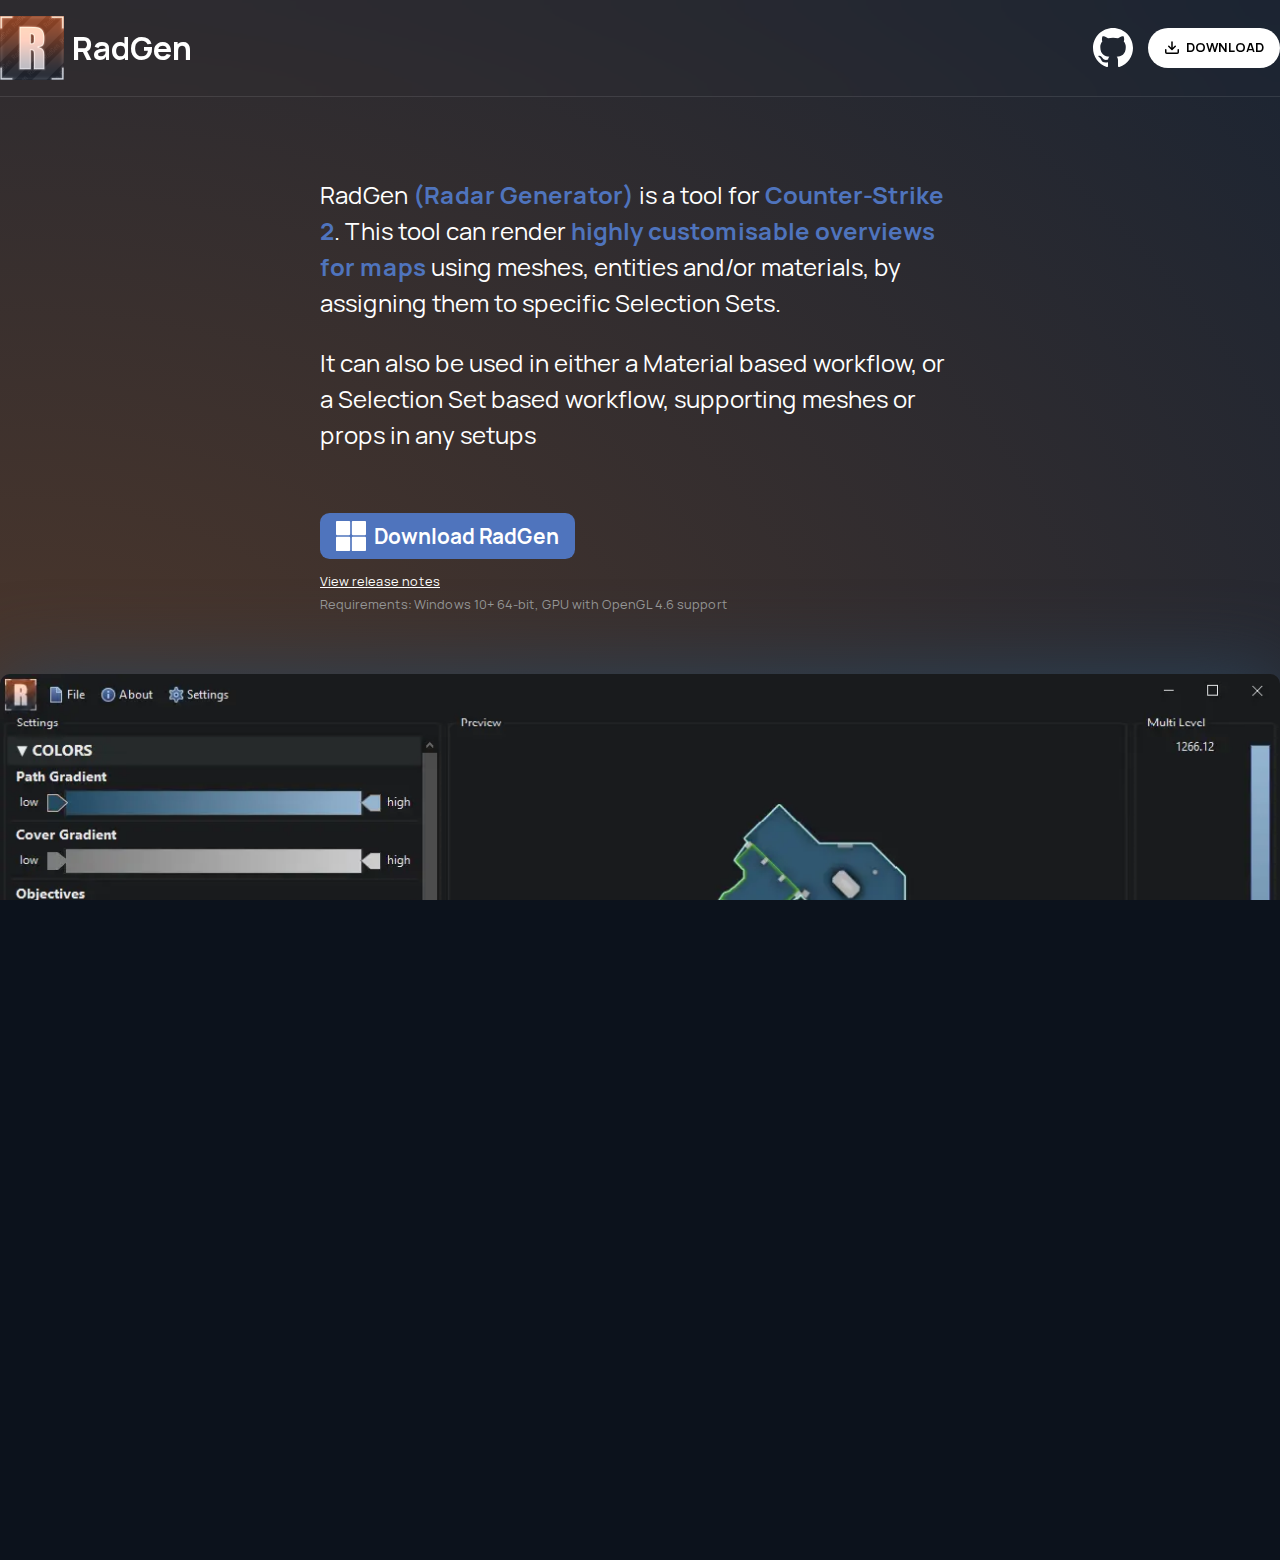
==== index.html @ 68f79772 "v1" ====
<!DOCTYPE html>
<html lang="en">
	<head>
		<meta charset="utf-8">
		<meta name="viewport" content="width=device-width, initial-scale=1.0">
		<meta name="color-scheme" content="dark">
		<meta name="theme-color" content="#0c121c">
		<title>RadGen</title>
		<link rel="preconnect" href="https://api.github.com">
		<link rel="preload" href="static/Manrope.woff2" as="font" type="font/woff2" crossorigin>
		<link rel="stylesheet" href="static/style.css">
		<link rel="canonical" href="https://radargenerator.github.io/">
		<link rel="image_src" href="https://radargenerator.github.io/static/preview.jpg">
		<meta name="description" content="RadGen (Radar Generator) is a tool for Counter-Strike 2. This tool can render highly customisable overviews for maps using meshes, entities and/or materials, by assigning them to specific Selection Sets.">
		<meta property="og:description" content="RadGen (Radar Generator) is a tool for Counter-Strike 2. This tool can render highly customisable overviews for maps using meshes, entities and/or materials, by assigning them to specific Selection Sets.">
		<meta property="og:image" content="https://radargenerator.github.io/static/preview.jpg">
		<meta property="og:title" content="RadGen">
		<meta property="twitter:card" content="summary_large_image">
		<link rel="icon" href="favicon.ico" sizes="48x48">
		<link rel="icon" href="static/logo.png" sizes="512x512">
		<script src="static/main.js" defer></script>
		<script type="application/ld+json">
		{
			"@context": "https://schema.org",
			"@type": "SoftwareApplication",
			"name": "RadGen",
			"operatingSystem": "Windows",
			"applicationCategory": "https://schema.org/DeveloperApplication",
			"isAccessibleForFree": true,
			"offers": {
				"@type": "Offer",
				"price": "0"
			},
			"downloadUrl": "https://github.com/RadarGenerator/RadGen-Releases/releases",
			"releaseNotes": "https://github.com/RadarGenerator/RadGen-Releases/releases",
			"screenshot": "https://radargenerator.github.io/static/screen_hero.png",
			"image": "https://radargenerator.github.io/static/logo.jpg"
		}
		</script>
	</head>
	<body>
		<header>
			<div class="container">
				<h1><img src="static/logo.png" alt="" width="64" height="64" aria-hidden="true">RadGen</h1>
				<div class="header-buttons">
					<a href="https://github.com/RadarGenerator/" class="header-github" title="View on GitHub">
						<svg xmlns="http://www.w3.org/2000/svg" viewBox="0 0 16 16" width="40" height="40" aria-hidden="true">
							<path d="M8 0c4.42 0 8 3.58 8 8a8.013 8.013 0 0 1-5.45 7.59c-.4.08-.55-.17-.55-.38 0-.27.01-1.13.01-2.2 0-.75-.25-1.23-.54-1.48 1.78-.2 3.65-.88 3.65-3.95 0-.88-.31-1.59-.82-2.15.08-.2.36-1.02-.08-2.12 0 0-.67-.22-2.2.82-.64-.18-1.32-.27-2-.27-.68 0-1.36.09-2 .27-1.53-1.03-2.2-.82-2.2-.82-.44 1.1-.16 1.92-.08 2.12-.51.56-.82 1.28-.82 2.15 0 3.06 1.86 3.75 3.64 3.95-.23.2-.44.55-.51 1.07-.46.21-1.61.55-2.33-.66-.15-.24-.6-.83-1.23-.82-.67.01-.27.38.01.53.34.19.73.9.82 1.13.16.45.68 1.31 2.69.94 0 .67.01 1.3.01 1.49 0 .21-.15.45-.55.38A7.995 7.995 0 0 1 0 8c0-4.42 3.58-8 8-8Z" fill="currentColor" />
						</svg>
					</a>
					<a href="https://github.com/RadarGenerator/RadGen-Releases/releases" class="header-download" id="js-download-header" title="Download RadGen">
						<svg xmlns="http://www.w3.org/2000/svg" width="16" height="16" aria-hidden="true">
							<path d="M2.75 14A1.75 1.75 0 0 1 1 12.25v-2.5a.75.75 0 0 1 1.5 0v2.5c0 .138.112.25.25.25h10.5a.25.25 0 0 0 .25-.25v-2.5a.75.75 0 0 1 1.5 0v2.5A1.75 1.75 0 0 1 13.25 14Z" fill="currentColor"/><path d="M7.25 7.689V2a.75.75 0 0 1 1.5 0v5.689l1.97-1.969a.749.749 0 1 1 1.06 1.06l-3.25 3.25a.749.749 0 0 1-1.06 0L4.22 6.78a.749.749 0 1 1 1.06-1.06l1.97 1.969Z" fill="currentColor" />
						</svg>
						DOWNLOAD
					</a>
				</div>
			</div>
		</header>

		<div class="hero">
			<div class="container">
				<div class="hero-left">
					<p class="hero-fluff">RadGen <b>(Radar Generator)</b> is a tool for <b>Counter-Strike 2</b>. This tool can render <b>highly customisable overviews for maps</b> using meshes, entities and/or materials, by assigning them to specific Selection Sets. </p>
					<p>It can also be used in either a Material based workflow, or a Selection Set based workflow, supporting meshes or props in any setups</p>

					<div class="download">
						<div>
							<a href="https://github.com/RadarGenerator/RadGen-Releases/releases" class="btn" id="js-download">
								<svg width="30" height="30" viewBox="0 0 36 36" aria-hidden="true"><path fill="currentColor" d="M1 0h15c.6 0 1 .4 1 1v15c0 .6-.4 1-1 1H1a1 1 0 0 1-1-1V1c0-.6.4-1 1-1ZM19 16V1c0-.6.5-1 1-1h15c.6 0 1 .4 1 1v15c0 .5-.4 1-1 1H20a1 1 0 0 1-1-1ZM1 19h15c.6 0 1 .4 1 1v15c0 .6-.4 1-1 1H1a1 1 0 0 1-1-1V20c0-.6.4-1 1-1ZM19 35V20c0-.6.4-1 1-1h15c.6 0 1 .4 1 1v15c0 .6-.4 1-1 1H20a1 1 0 0 1-1-1Z"/></svg>
								<span class="download-text">Download <span>RadGen</span></span>
							</a>
						</div>
						<div class="download-notes">
							<a href="https://github.com/RadarGenerator/RadGen-Releases/releases" class="download-version">View release notes</a>
						</div>
						<div class="download-reqs">Requirements: Windows 10+ 64-bit, GPU with OpenGL 4.6 support</div>
					</div>
				</div>
				<div class="hero-right">
					<img src="static/screen_hero.webp" alt="" class="hero-screenshot">
				</div>
			</div>
		</div>

		
	</body>
</html>
---- static/style.css ----
@font-face {
	font-family: "Manrope";
	font-style: normal;
	font-weight: 200 800;
	font-display: fallback;
	src: url(Manrope.woff2) format("woff2");
}

:root {
	box-sizing: border-box;
	--color-accent: rgb(79, 116, 189);
}

html, body {
    height: 100%;
    margin: 0;
    overflow: hidden; /* Avoid scrollbars unless necessary */
}

*, *:before, *:after {
	box-sizing: inherit;
}

body {
	margin: 0;
	font: 16px/1.5 Manrope, -apple-system, BlinkMacSystemFont, "Segoe UI", "Noto Sans", Helvetica, Arial, sans-serif;
	color: #ffffff;
	background-color: #0c121c;
	background-image: radial-gradient(1800px 1300px at 0% 90%, #b2704167, #27384f71);
	background-repeat: no-repeat;
	background-size: cover;
}

a {
	color: var(--color-accent);
	text-decoration: underline;
}

a:hover,
a:active {
	color: #fff;
}

header {
	position: sticky;
	top: 0;
	z-index: 10;
	backdrop-filter: blur(20px);
	border-bottom: 1px solid rgba(255, 255, 255, 0.1);
	margin-bottom: 5rem;
}

header .container {
	display: flex;
	align-items: center;
	justify-content: space-between;
}

.header-download {
	color: #000;
	font-weight: bold;
	background: #fff;
	font-size: .8rem;
	padding: 0 1rem;
	border-radius: 5rem;
	display: flex;
	align-items: center;
	height: 40px;
	text-decoration: none;
}

.header-download:hover,
.header-download:focus {
	background: var(--color-accent);
	text-decoration: underline;
}

.header-download svg {
	margin-right: .4rem;
}

.header-github {
	line-height: 1;
	font-size: 0;
	color: #fff;
}

.header-github:hover,
.header-github:focus {
	color: var(--color-accent);
}

header h1 {
	padding: 1rem 0;
	margin: 0;
	display: flex;
	align-items: center;
	font-size: 2rem;
}

header h1 img {
	margin-right: .5rem;
}

.header-buttons {
	display: flex;
	align-items: center;
	gap: 15px;
}

.container {
	margin: 0 auto;
	padding: 0 0rem;
	max-width: 1440px;
	width: 100%;
}

.hero .download .btn {
	position: relative;
	display: inline-flex;
	align-items: center;
	color: #ffffff;
	text-decoration: none;
	vertical-align: middle;
	cursor: pointer;
	background: var(--color-accent);
	border-radius: 0.6rem;
	font-size: 1.3rem;
	font-weight: bold;
	line-height: 1;
	padding: .5rem 1rem;
}

.hero .download-dev {
	font-size: 1rem;
}

.hero .download-version,
.hero .download-dev a {
	color: inherit;
	text-decoration: underline;
}

.hero .download-version:hover,
.hero .download-version:focus,
.hero .download-dev a:hover,
.hero .download-dev a:focus {
	border-radius: 6px;
	color: var(--color-accent);
}

.hero .download .btn:hover,
.hero .download .btn:focus {
	text-decoration: none;
	color: #ffffff;
	background: rgb(76, 111, 182);
}

.hero .download .btn:hover span,
.hero .download .btn:focus span {
	text-decoration: underline;
}

.hero .download {
	margin-top: 60px;
}

.hero .download-text {
	margin-left: .5rem;
	color: white
}

.hero .download-text span {
	white-space: nowrap;
}

.hero .download-version {
	font-size: .8rem;
	margin-top: .4rem;
	
}

.hero .download svg {
	align-self: center;
	flex-shrink: 0;
}

.hero .download-reqs {
	font-size: .8rem;
	
	color: #999;
	margin: auto;
	width: 100%;
}

.hero .container {
	display: flex;
	gap: 60px;
}

.hero-left {
	font-size: 1.5rem;
	max-width: 640px;
	align-self: center;
}

.hero-left > p {
	margin-top: 0;
}

.hero-fluff b {
	color: var(--color-accent);
}

.hero-right {
	display: flex;
    flex-direction: column;
	gap: 2px;
}

.hero-screenshot {
	width: 100%;
	width: calc(100vw / 2 - 5%);
	max-width: 1200px;
	aspect-ratio: 1300 / 900;
	border-radius: 10px;
	box-shadow: rgb(44, 67, 88) 0 0 80px 0;
}

.hero-screenshot-author {
	margin-left: 6px;
	font-size: 14px;
	color: #ccc;
}

.hero-screenshot-author svg {
	vertical-align: text-bottom;
	margin-right: 2px;
}

.hero-screenshot-author a {
	color: inherit;
}

.supported img {
	width: 24px;
	height: 24px;
	vertical-align: -0.2rem;
}

.supported a {
	white-space: nowrap;
	text-decoration: none;
}

.supported a:hover {
	text-decoration: underline;
}

.libraries {
	max-width: 1800px;
	padding: 5rem 0;
	margin: 0 auto;
	margin-top: 5rem;
	border-radius: 4rem;
	background: linear-gradient(rgb(12 18 28 / 0%) 0%, rgb(38 48 64 / 64%) 100%);
}

.libraries .container {
	display: flex;
	justify-content: space-between;
	gap: 1rem;
}

.library-code {
	align-self: center;
	position: relative;
}

.library {
	display: flex;
	gap: 2rem;
	margin-bottom: 3rem;
}

.library:last-child {
	margin-bottom: 0;
}

.library-icon {
	padding-top: 1rem;
}

.library-description {
	max-width: 600px;
}

.library-description h2 {
	margin-top: 0;
	margin-bottom: .5rem;
	font-size: 2rem;
	word-break: break-all;
}

.library-description p {
	margin: 0;
	margin-bottom: .7rem;
	text-wrap: balance;
}

.screenshots {
	max-width: calc(100vw - 10%);
	margin-top: 7rem;
	margin-bottom: 7rem;
	display: flex;
	gap: 1rem;
	justify-content: center;
	align-items: end;
}

.screenshots img {
	width: 100%;
	border-radius: 10px;
	aspect-ratio: 1 / 1;
}

.screenshots figure {
	margin: 0;
	width: 480px;
	font-size: 0;
}

.screenshots figcaption {
	color: #63a1ff;
	line-height: 1;
	padding: .5rem;
	font-size: 1rem;
	text-align: center;
	text-wrap: balance;
}

.footnote {
	text-align: center;
	text-wrap: balance;
	margin-bottom: 6rem;
}

.footer {
	margin: 3rem auto;
	line-height: 1.75;
	color: #ccc;
}

.footer .container {
	display: flex;
	justify-content: space-between;
	align-items: end;
	gap: 1rem;
}

.footer .footer-right {
	text-align: right;
}

.hljs {
	font-family: ui-monospace, SFMono-Regular, Consolas, Liberation Mono, Menlo, monospace;
	border: 1px solid #000;
	border-radius: 1rem;
	color: #f8f8f2;
	display: block;
	padding: 2rem;
}

.hljs-language {
	background: #000;
	border-radius: 1rem;
	padding: .2rem 1rem;
	position: absolute;
	top: 0;
	right: .5rem;
	z-index: 1;
}

.hljs-comment {
	color: #63a1ff;
	font-weight: bold;
}

.hljs-built_in {
	color: #ffbc6a;
}

a.hljs-built_in {
	text-decoration: underline;
}

.hljs-string {
	color: #d0ff6f;
}

.hljs-keyword {
	color: #dcc6e0;
}

.workshop {
	max-width: 1800px;
	margin: 0 auto;
	margin-top: 5rem;
	border-radius: 4rem;
	background: linear-gradient(rgb(38 48 64 / 64%) 0%, rgb(12 18 28 / 0%) 100%);
	position: relative;
	overflow: hidden;
}

.workshop-bg {
	background: url(workshop.webp);
	position: absolute;
	width: 100%;
	height: 100%;
	background-position: center -12em;
	background-repeat: no-repeat;
	z-index: 0;
	mask-image: linear-gradient(to bottom, black 5em, transparent 20em);
}

.workshop .container {
	padding-top: 14em;
	padding-bottom: 4em;
	z-index: 2;
	position: relative;
}

.workshop-grid {
	display: grid;
	grid-template-columns: repeat(4, minmax(0, 1fr));
	grid-gap: 2em;
}

.workshop-item {
	display: flex;
	flex-direction: column;
	text-decoration: none;
}

.workshop-image {
	display: flex;
	width: 100%;
	border-radius: 10px;
	aspect-ratio: 16 / 9;
	box-shadow: 2px 2px 10px #0c121c;
	background: #000;
}

.workshop-item:hover .workshop-image,
.workshop-item:focus .workshop-image {
	box-shadow: 2px 2px 10px var(--color-accent);
}

.workshop-title {
	margin-top: 5px;
	white-space: nowrap;
	overflow: hidden;
	text-overflow: ellipsis;
	text-decoration: underline;
}

.workshop-info {
	margin-top: 2px;
	font-size: 12px;
	color: #999;
}

.workshop-how {
	text-align: center;
	margin-top: 3em;
	font-size: 14px;
	color: #999;
}

@media (max-width: 1300px) {
	.hero .container {
		flex-direction: column;
	}

	.hero-screenshot {
		width: 100%;
		max-width: 100%;
	}
}

@media (max-width: 1100px) {
	.libraries .container {
		flex-direction: column;
	}

	.library-code {
		width: 100%;
	}

	.hljs {
		overflow-x: auto;
		padding: .5rem;
	}

	.screenshots {
		margin-top: 1rem;
	}
}

@media (max-width: 840px) {
	header {
		position: unset;
		margin-bottom: 2rem;
	}

	.hero-right {
		order: -1;
	}

	.header-buttons {
		display: none;
	}

	.hero .download .btn {
		display: flex;
	}

	.hero .download-dev {
		display: block;
		margin: 1rem 0;
		text-align: center;
	}

	.hero .download-notes {
		text-align: center;
	}

	.hero .download-version {
		text-decoration: underline;
		font-size: 1rem;
		margin-top: 1rem;
		margin-left: 0;
	}

	.libraries {
		margin-top: 1rem;
	}

	.library {
		gap: 1rem;
	}

	.library-description h2 {
		font-size: 1.2rem;
	}

	.library-icon {
		padding-top: 0;
	}

	.footer .container,
	.screenshots {
		flex-direction: column;
	}

	.footer .container {
		align-items: unset;
	}

	.footer .footer-left,
	.footer .footer-right {
		text-align: center;
	}

	.screenshots figure {
		width: auto;
		max-width: 480px;
		margin: 0 auto;
	}

	.workshop-grid {
		grid-template-columns: repeat(2, minmax(0, 1fr));
	}
}

@media (max-width: 400px) {
	header h1,
	.hero-left {
		font-size: 1.5rem;
	}

	.workshop-grid {
		grid-template-columns: 1fr;
	}
}
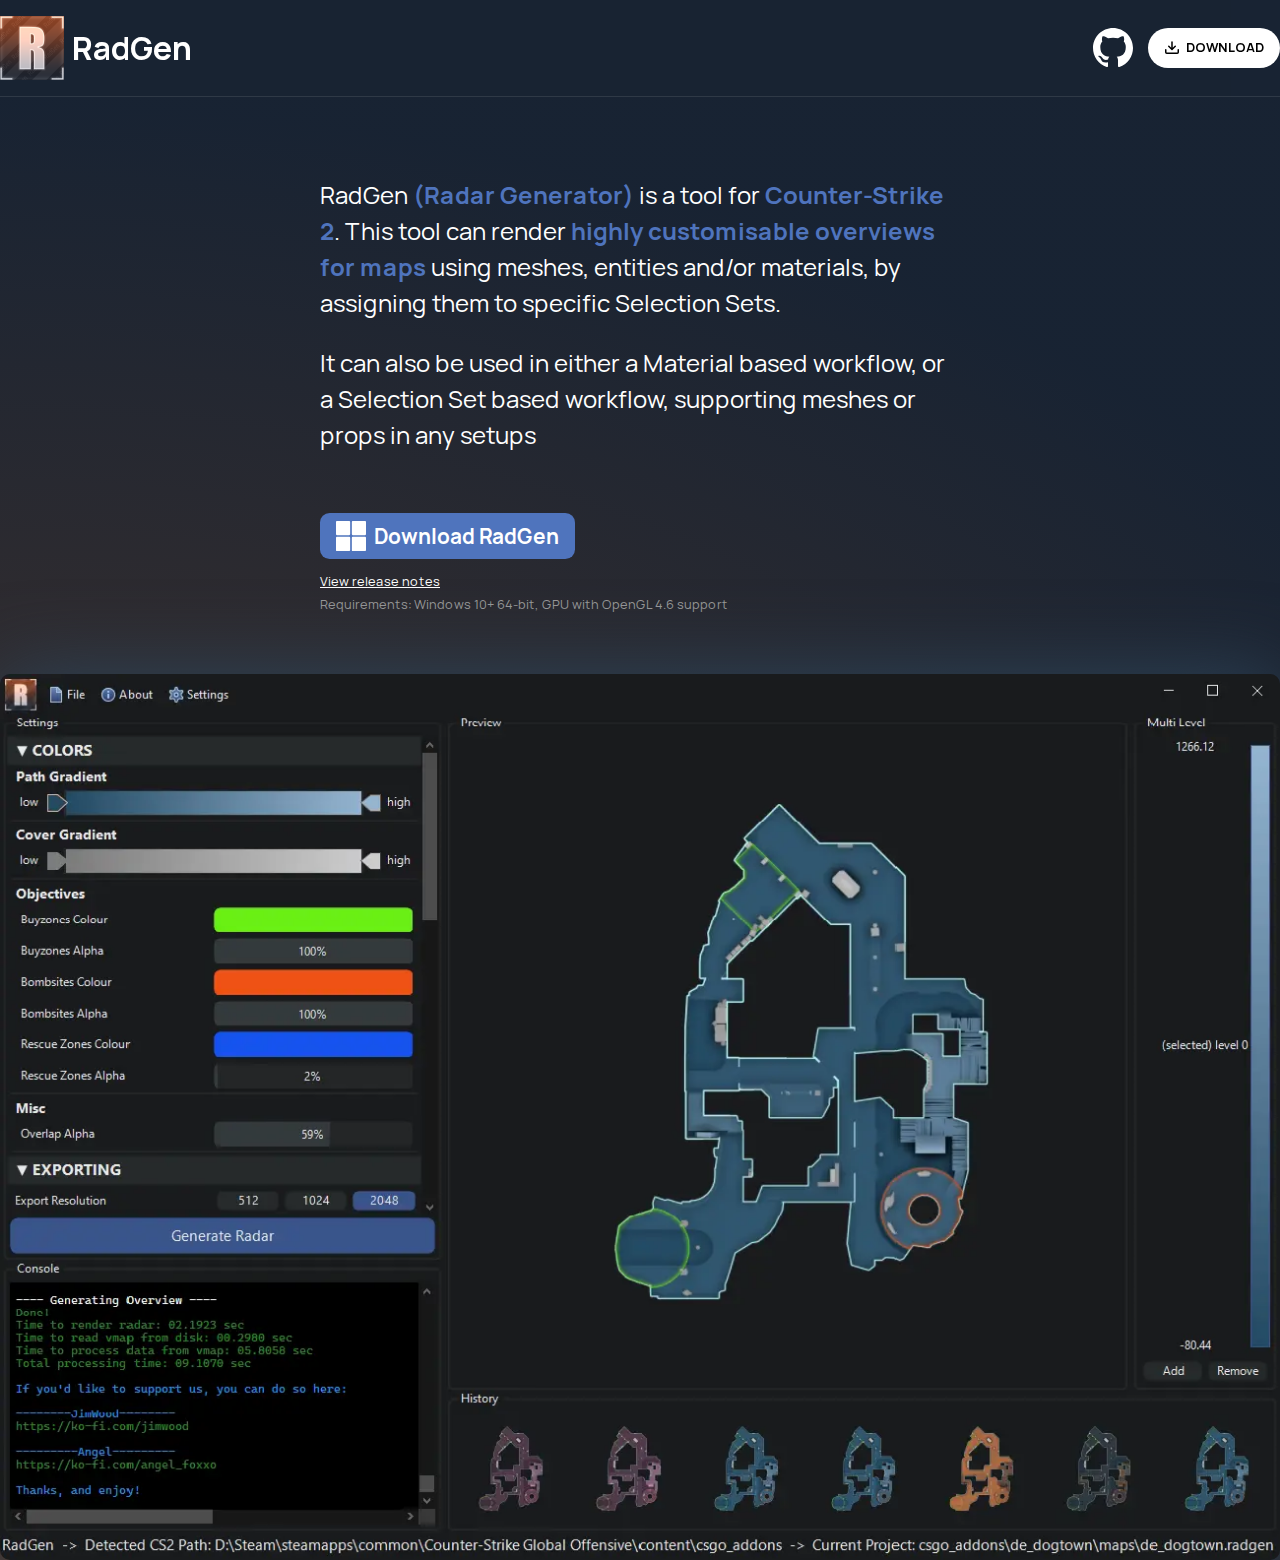
==== commit fd733d4f: "improve favicon" ====
--- a/index.html
+++ b/index.html
@@ -10,14 +10,18 @@
 		<link rel="preload" href="static/Manrope.woff2" as="font" type="font/woff2" crossorigin>
 		<link rel="stylesheet" href="static/style.css">
 		<link rel="canonical" href="https://radargenerator.github.io/">
-		<link rel="image_src" href="https://radargenerator.github.io/static/preview.jpg">
+		<link rel="image_src" href="https://radargenerator.github.io/static/logo.jpg">
 		<meta name="description" content="RadGen (Radar Generator) is a tool for Counter-Strike 2. This tool can render highly customisable overviews for maps using meshes, entities and/or materials, by assigning them to specific Selection Sets.">
 		<meta property="og:description" content="RadGen (Radar Generator) is a tool for Counter-Strike 2. This tool can render highly customisable overviews for maps using meshes, entities and/or materials, by assigning them to specific Selection Sets.">
-		<meta property="og:image" content="https://radargenerator.github.io/static/preview.jpg">
+		<meta property="og:image" content="https://radargenerator.github.io/static/logo.jpg">
 		<meta property="og:title" content="RadGen">
 		<meta property="twitter:card" content="summary_large_image">
-		<link rel="icon" href="favicon.ico" sizes="48x48">
 		<link rel="icon" href="static/logo.png" sizes="512x512">
+		<link rel="icon" type="image/png" href="/favicon-96x96.png" sizes="96x96" />
+		<link rel="icon" type="image/svg+xml" href="/favicon.svg" />
+		<link rel="shortcut icon" href="/favicon.ico" />
+		<link rel="apple-touch-icon" sizes="180x180" href="/apple-touch-icon.png" />
+		<link rel="manifest" href="/site.webmanifest" />
 		<script src="static/main.js" defer></script>
 		<script type="application/ld+json">
 		{
@@ -82,7 +86,5 @@
 				</div>
 			</div>
 		</div>
-
-		
 	</body>
 </html>
--- a/static/style.css
+++ b/static/style.css
@@ -11,10 +11,8 @@
 	--color-accent: rgb(79, 116, 189);
 }
 
-html, body {
-    height: 100%;
-    margin: 0;
-    overflow: hidden; /* Avoid scrollbars unless necessary */
+body {
+    min-height: 100vh;
 }
 
 *, *:before, *:after {
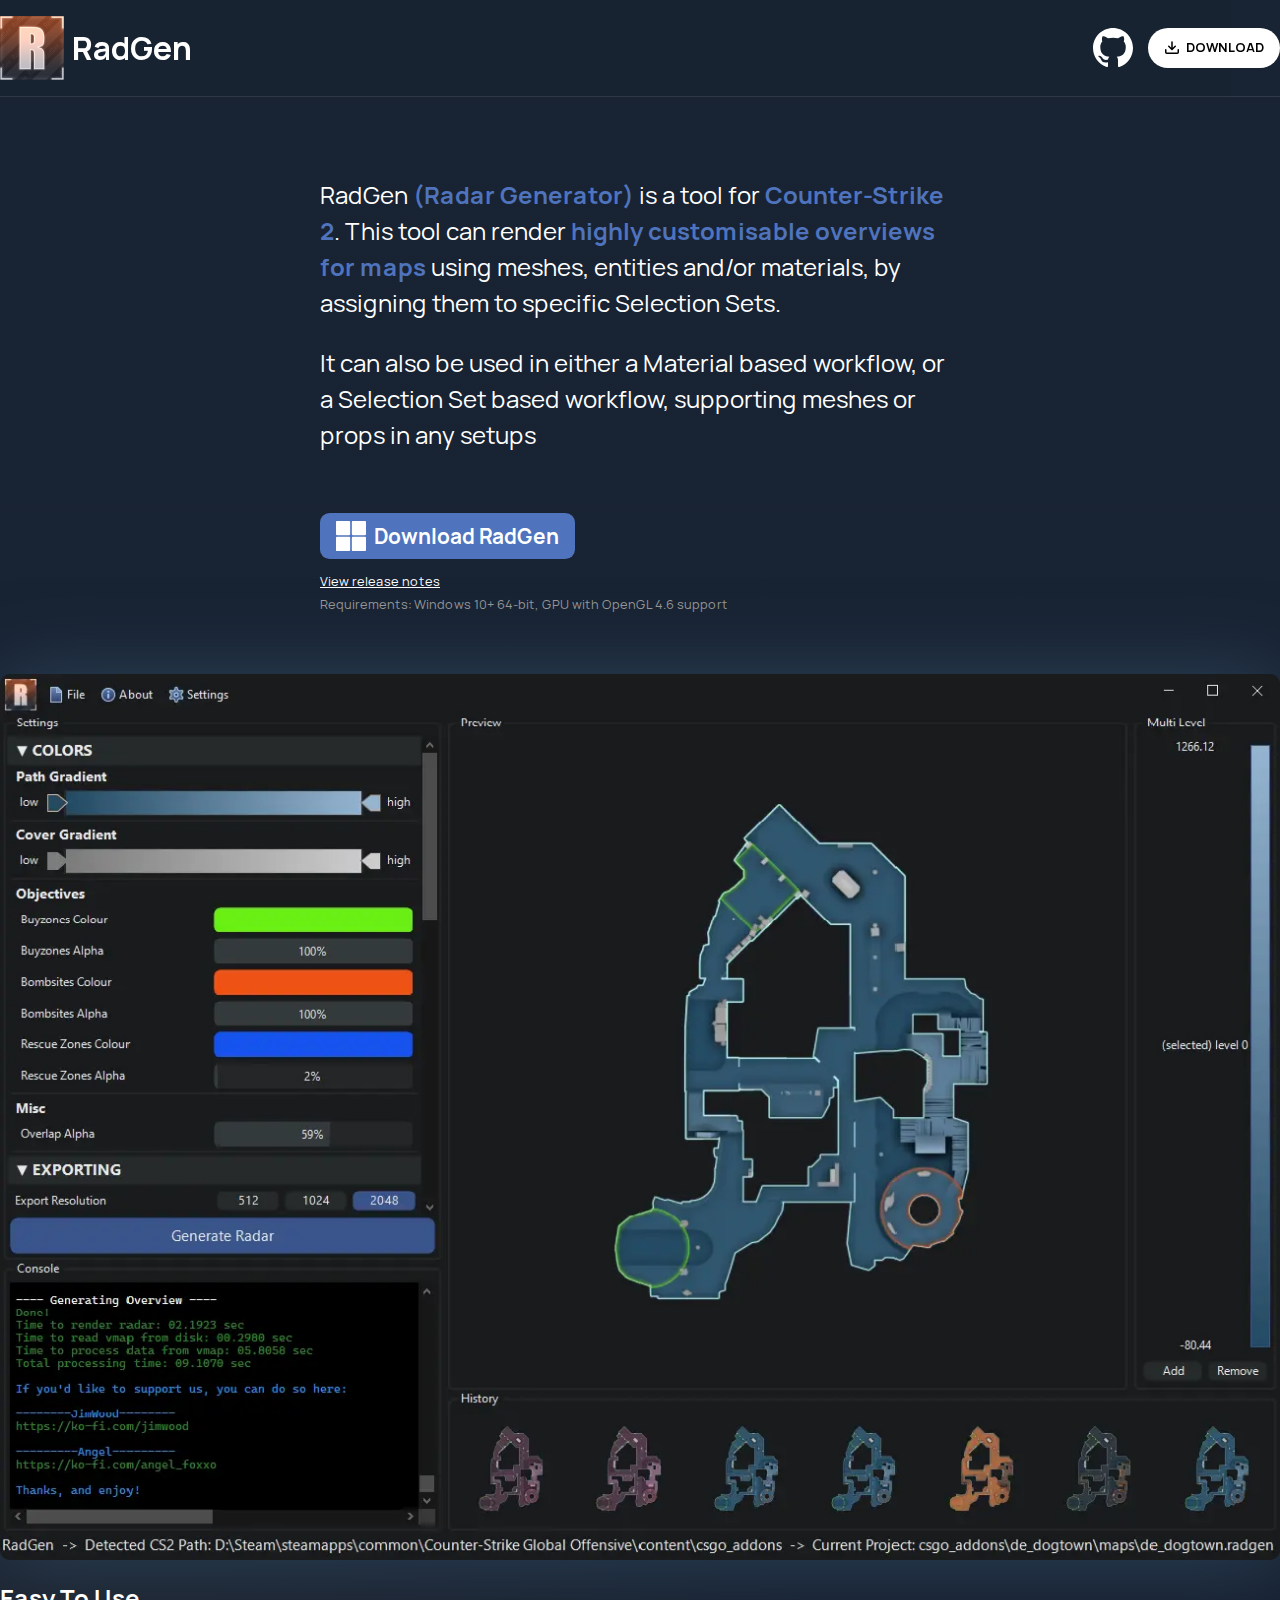
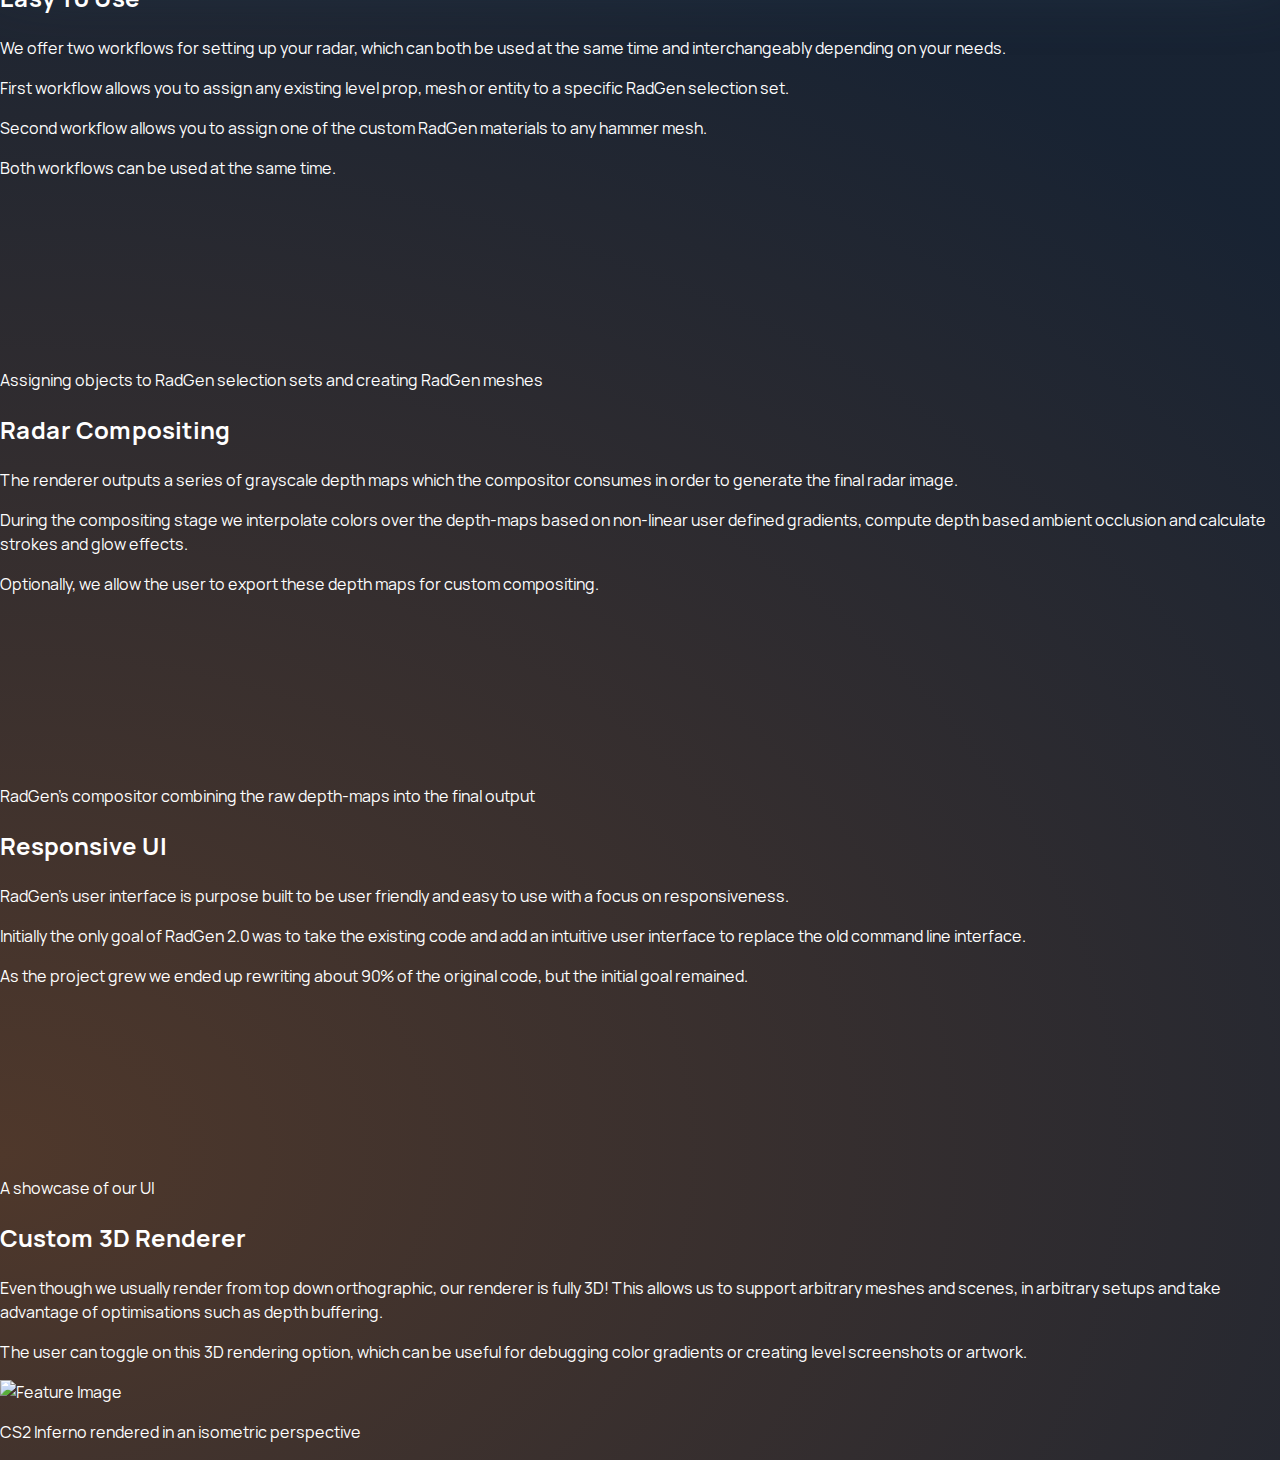
==== commit e01917b6: "another showcase" ====
--- a/index.html
+++ b/index.html
@@ -86,5 +86,79 @@
 				</div>
 			</div>
 		</div>
+
+		<div class="features">
+
+			<div class="feature">
+				<div class="feature-left">
+					<h2 class="feature-title">Easy To Use</h2>
+					<p class="feature-description">We offer two workflows for setting up your radar, which can both be used at the same time and interchangeably depending on your needs.</p>
+					<p class="feature-description">First workflow allows you to assign any existing level prop, mesh or entity to a specific RadGen selection set.</p>
+					<p class="feature-description">Second workflow allows you to assign one of the custom RadGen materials to any hammer mesh.</p>
+					<p class="feature-description">Both workflows can be used at the same time.</p>
+				</div>
+			  	
+				<div class="feature-right">
+					<video class="feature-video" autoplay muted playsinline loop>
+						<source src="static/feature_easeofuse.mp4" type="video/mp4">
+						Your browser does not support the video tag.
+					  </video>
+					<p class="image-caption">Assigning objects to RadGen selection sets and creating RadGen meshes</p>
+				</div>
+			</div>
+
+
+			<div class="feature">
+				<div class="feature-left">
+					<h2 class="feature-title">Radar Compositing</h2>
+					<p class="feature-description">The renderer outputs a series of grayscale depth maps which the compositor consumes in order to generate the final radar image.</p>
+					<p class="feature-description">During the compositing stage we interpolate colors over the depth-maps based on non-linear user defined gradients, compute depth based ambient occlusion and calculate strokes and glow effects.</p>
+					<p class="feature-description">Optionally, we allow the user to export these depth maps for custom compositing.</p>
+				</div>
+			  	
+				<div class="feature-right">
+					<video class="feature-video" autoplay muted playsinline loop>
+						<source src="static/feature_radarcomp.mp4" type="video/mp4">
+						Your browser does not support the video tag.
+					  </video>
+					<p class="image-caption">RadGen's compositor combining the raw depth-maps into the final output</p>
+				</div>
+			</div>
+
+			<div class="feature">
+				<div class="feature-left">
+					<h2 class="feature-title">Responsive UI</h2>
+					<p class="feature-description">RadGen's user interface is purpose built to be user friendly and easy to use with a focus on responsiveness.</p>
+					<p class="feature-description">Initially the only goal of RadGen 2.0 was to take the existing code and add an intuitive user interface to replace the old command line interface.</p>
+					<p class="feature-description">As the project grew we ended up rewriting about 90% of the original code, but the initial goal remained.</p>
+				</div>
+			  	
+				<div class="feature-right">
+					<video class="feature-video" autoplay muted playsinline loop>
+						<source src="static/feature_ui.webm" type="video/webm">
+						Your browser does not support the video tag.
+					  </video>
+					<p class="image-caption">A showcase of our UI</p>
+				</div>
+			</div>
+
+			<div class="feature">
+				<div class="feature-left">
+					<h2 class="feature-title">Custom 3D Renderer</h2>
+					<p class="feature-description">Even though we usually render from top down orthographic, our renderer is fully 3D! This allows us to support arbitrary meshes and scenes, in arbitrary setups and take advantage of optimisations such as depth buffering.</p>
+					<p class="feature-description">The user can toggle on this 3D rendering option, which can be useful for debugging color gradients or creating level screenshots or artwork.</p>
+			
+			  	</div>
+			  	
+				<div class="feature-right">
+					<img class="feature-image" src="static/feature_3drenderer.png" alt="Feature Image">
+					<p class="image-caption">CS2 Inferno rendered in an isometric perspective</p>
+				</div>
+			</div>
+
+		</div>
+
+		
+
 	</body>
 </html>
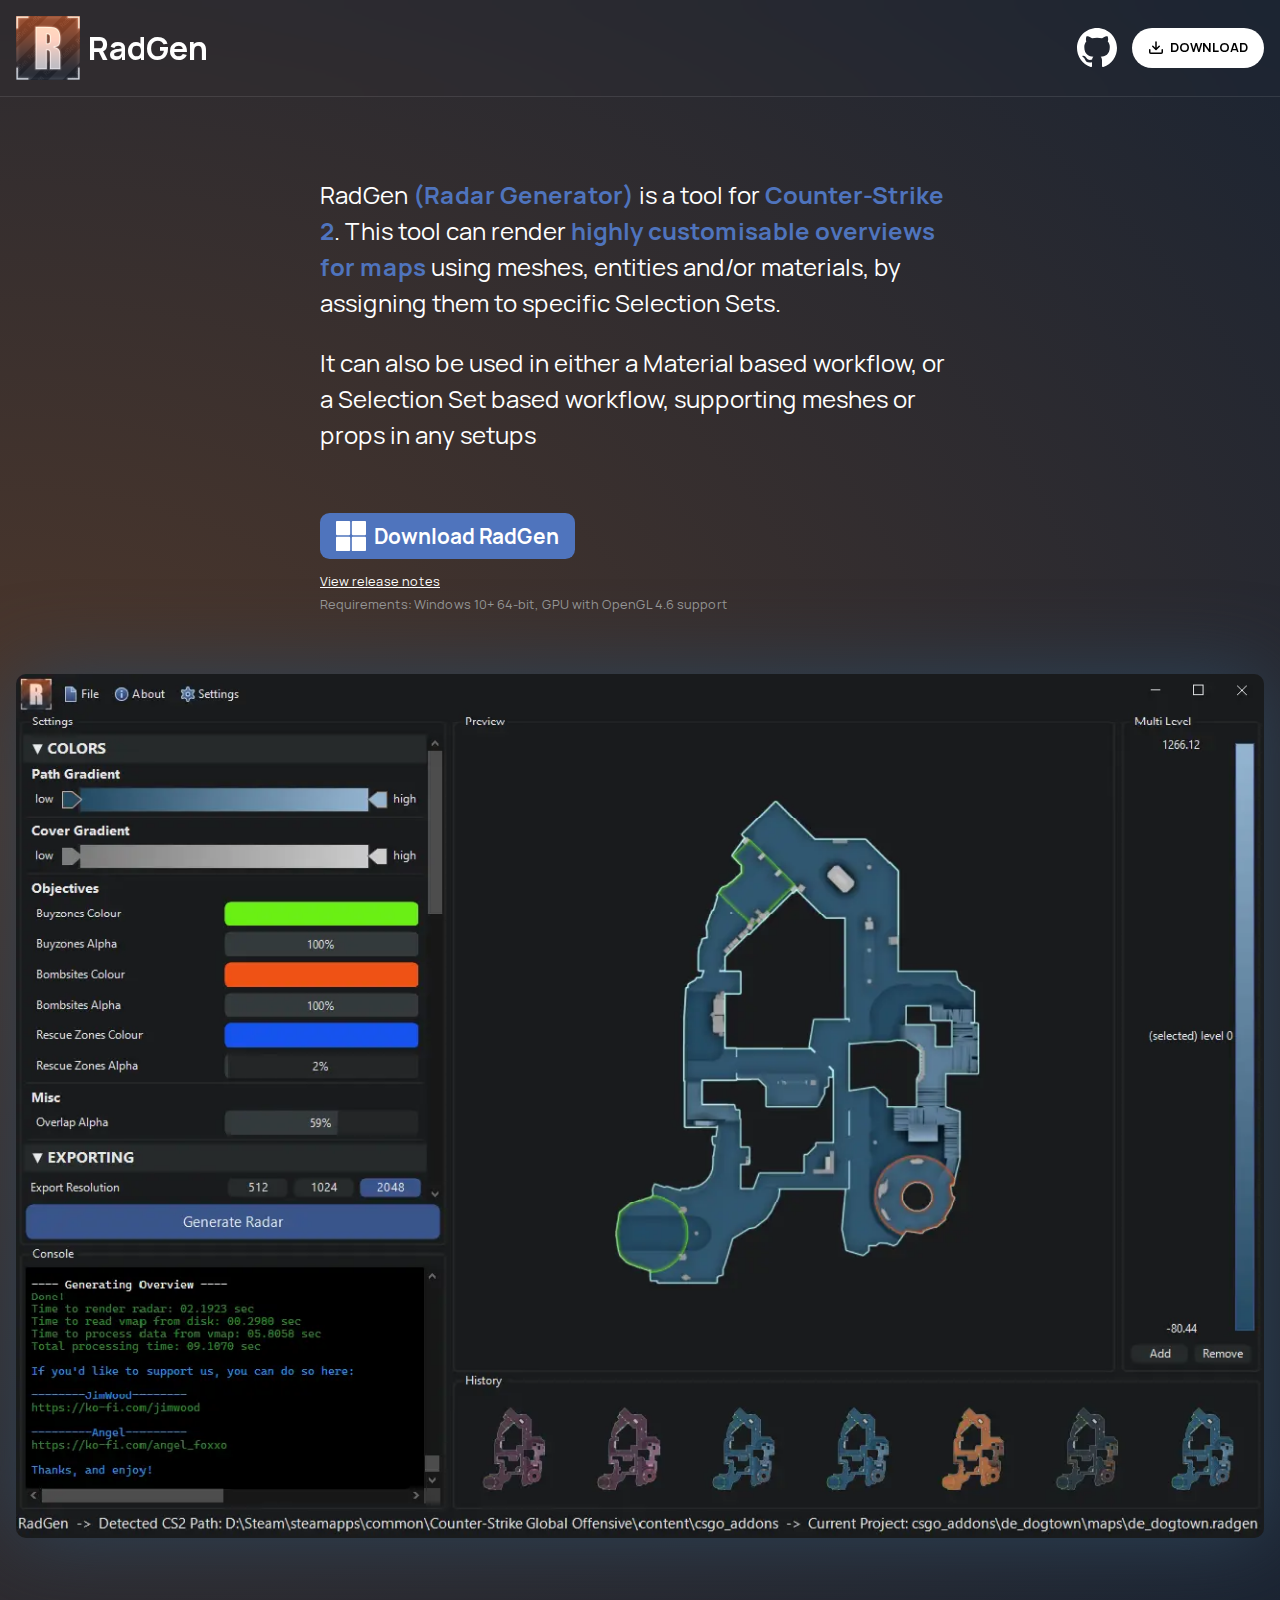
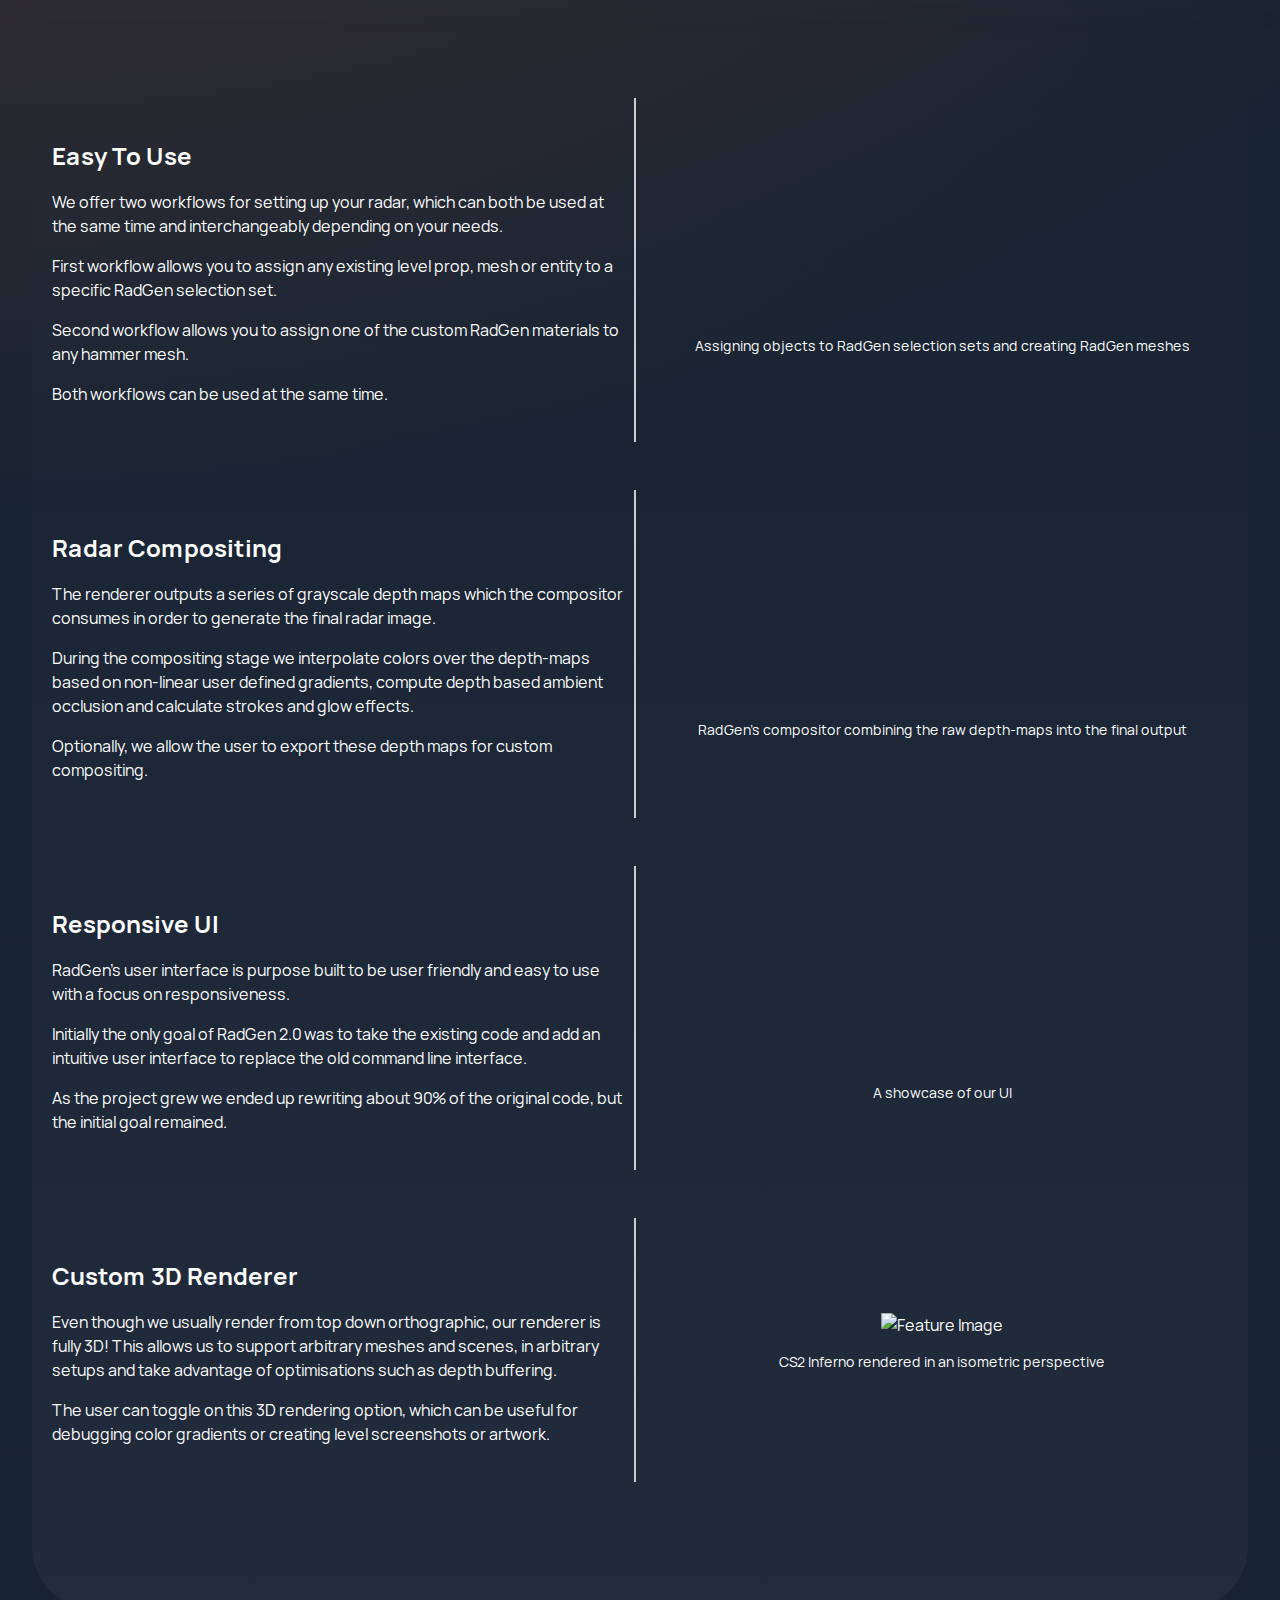
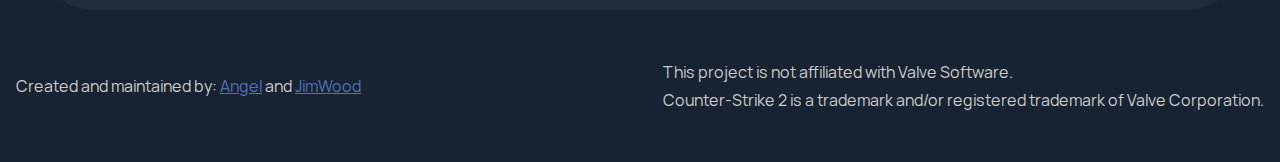
==== commit d29fbfd2: "add footer" ====
--- a/index.html
+++ b/index.html
@@ -158,7 +158,20 @@
 
 		</div>
 
-		
+		<div class="footer">
+			<div class="container">
+				<div class="footer-left">
+					Created and maintained by:
+					<a href = https://steamcommunity.com/id/AnnGell88/ >Angel</a> and 
+					<a href = https://x.com/JimWoodUK >JimWood</a>
+					<div class="line"></div>
+				</div>
+				<div class="footer-right">
+					This project is not affiliated with Valve Software.<br>
+					Counter-Strike 2 is a trademark and/or registered trademark of Valve Corporation.
+				</div>
+			</div>
+		</div>
 
 	</body>
 </html>
--- a/static/style.css
+++ b/static/style.css
@@ -24,7 +24,7 @@
 	font: 16px/1.5 Manrope, -apple-system, BlinkMacSystemFont, "Segoe UI", "Noto Sans", Helvetica, Arial, sans-serif;
 	color: #ffffff;
 	background-color: #0c121c;
-	background-image: radial-gradient(1800px 1300px at 0% 90%, #b2704167, #27384f71);
+	background-image: radial-gradient(1800px 1300px at 0% 800px, #b2704167, #27384f71);
 	background-repeat: no-repeat;
 	background-size: cover;
 }
@@ -108,7 +108,7 @@
 
 .container {
 	margin: 0 auto;
-	padding: 0 0rem;
+	padding: 0 1rem;
 	max-width: 1440px;
 	width: 100%;
 }
@@ -255,19 +255,110 @@
 	text-decoration: underline;
 }
 
-.libraries {
-	max-width: 1800px;
+.feature {
+	display: flex;
+	justify-content: space-between; /* Spaces out the panels */
+	align-items: center; /* Vertically aligns items */
+
+	padding-bottom: 3rem;
+  }
+  
+  .feature-left, .feature-right {
+	flex: 1; /* Ensures both panels take up equal space */
+	padding: 20px; /* Optional padding for inner spacing */
+  }
+  
+  .feature-left {
+	padding-right: 10px; /* Adds space between text and line */
+	border-right: 2px solid #ccc; /* Adds line dividing the two panels */
+
+  }
+  
+  .feature-title {
+	font-size: 24px;
+	margin-bottom: 10px;
+  }
+  
+  .feature-description {
+	font-size: 16px;
+  }
+  
+  
+  .feature-right {
+		display: flex;
+		flex-direction: column; /* Stacks the image and caption vertically */
+		justify-content: center;
+		align-items: center; /* Centers both image and caption */
+
+		max-height: 600px;
+	 
+
+  }
+
+  .image-caption {
+	font-size: 14px; /* Smaller text */
+	color: #ffffff; /* Light gray color for the caption */
+  }
+
+  .feature-video {
+	max-width: 600px;  /* Ensures the video fits within the container's width */
+	max-height: 100%; /* Limit the height of the video */
+	width: auto;      /* Automatically adjusts the width based on the aspect ratio */
+	height: auto;     /* Keeps aspect ratio intact */
+	object-fit: cover;  /* Optional: Makes the video fill the container while preserving aspect ratio */
+  }
+  
+  .feature-image{
+	max-width: 600px;
+	max-height: 100%; /* Limit the height of the video */
+	width: auto;
+	height: auto;     /* Keeps aspect ratio intact */
+	object-fit: cover;  /* Optional: Makes the video fill the container while preserving aspect ratio */
+  }
+
+  .features {
+	max-width: 95%;
 	padding: 5rem 0;
 	margin: 0 auto;
 	margin-top: 5rem;
 	border-radius: 4rem;
 	background: linear-gradient(rgb(12 18 28 / 0%) 0%, rgb(38 48 64 / 64%) 100%);
-}
-
-.libraries .container {
-	display: flex;
-	justify-content: space-between;
-	gap: 1rem;
+	}
+	
+.features .container {
+display: flex;
+  align-items: center; /* Aligns items vertically */
+  justify-content: space-between; /* Optional: Adds space between items */
+}
+
+/* Responsive Layout for Mobile */
+@media (max-width: 900px) {
+	.feature {
+		flex-direction: column; /* Stack content vertically */
+	}
+
+	.feature-left {
+		padding-right: 0; /* Remove right padding */
+		border-right: none; /* Remove vertical border */
+		border-bottom: 2px solid #ccc; /* Add horizontal border */
+		padding-bottom: 20px; /* Add spacing below the text */
+	}
+
+	.feature-right {
+		align-items: center; /* Center the video and caption */
+	}
+
+	.feature-video{
+		max-width: 100%; /* Ensure video width fits smaller screens */
+		width: 100%;     /* Use full width of the container */
+		height: auto;    /* Maintain aspect ratio */
+	}
+
+	.feature-image{
+		max-width: 100%; /* Ensure video width fits smaller screens */
+		width: 100%;     /* Use full width of the container */
+		height: auto;    /* Maintain aspect ratio */
+	}
 }
 
 .library-code {
@@ -352,12 +443,8 @@
 .footer .container {
 	display: flex;
 	justify-content: space-between;
-	align-items: end;
+	align-items: center;
 	gap: 1rem;
-}
-
-.footer .footer-right {
-	text-align: right;
 }
 
 .hljs {
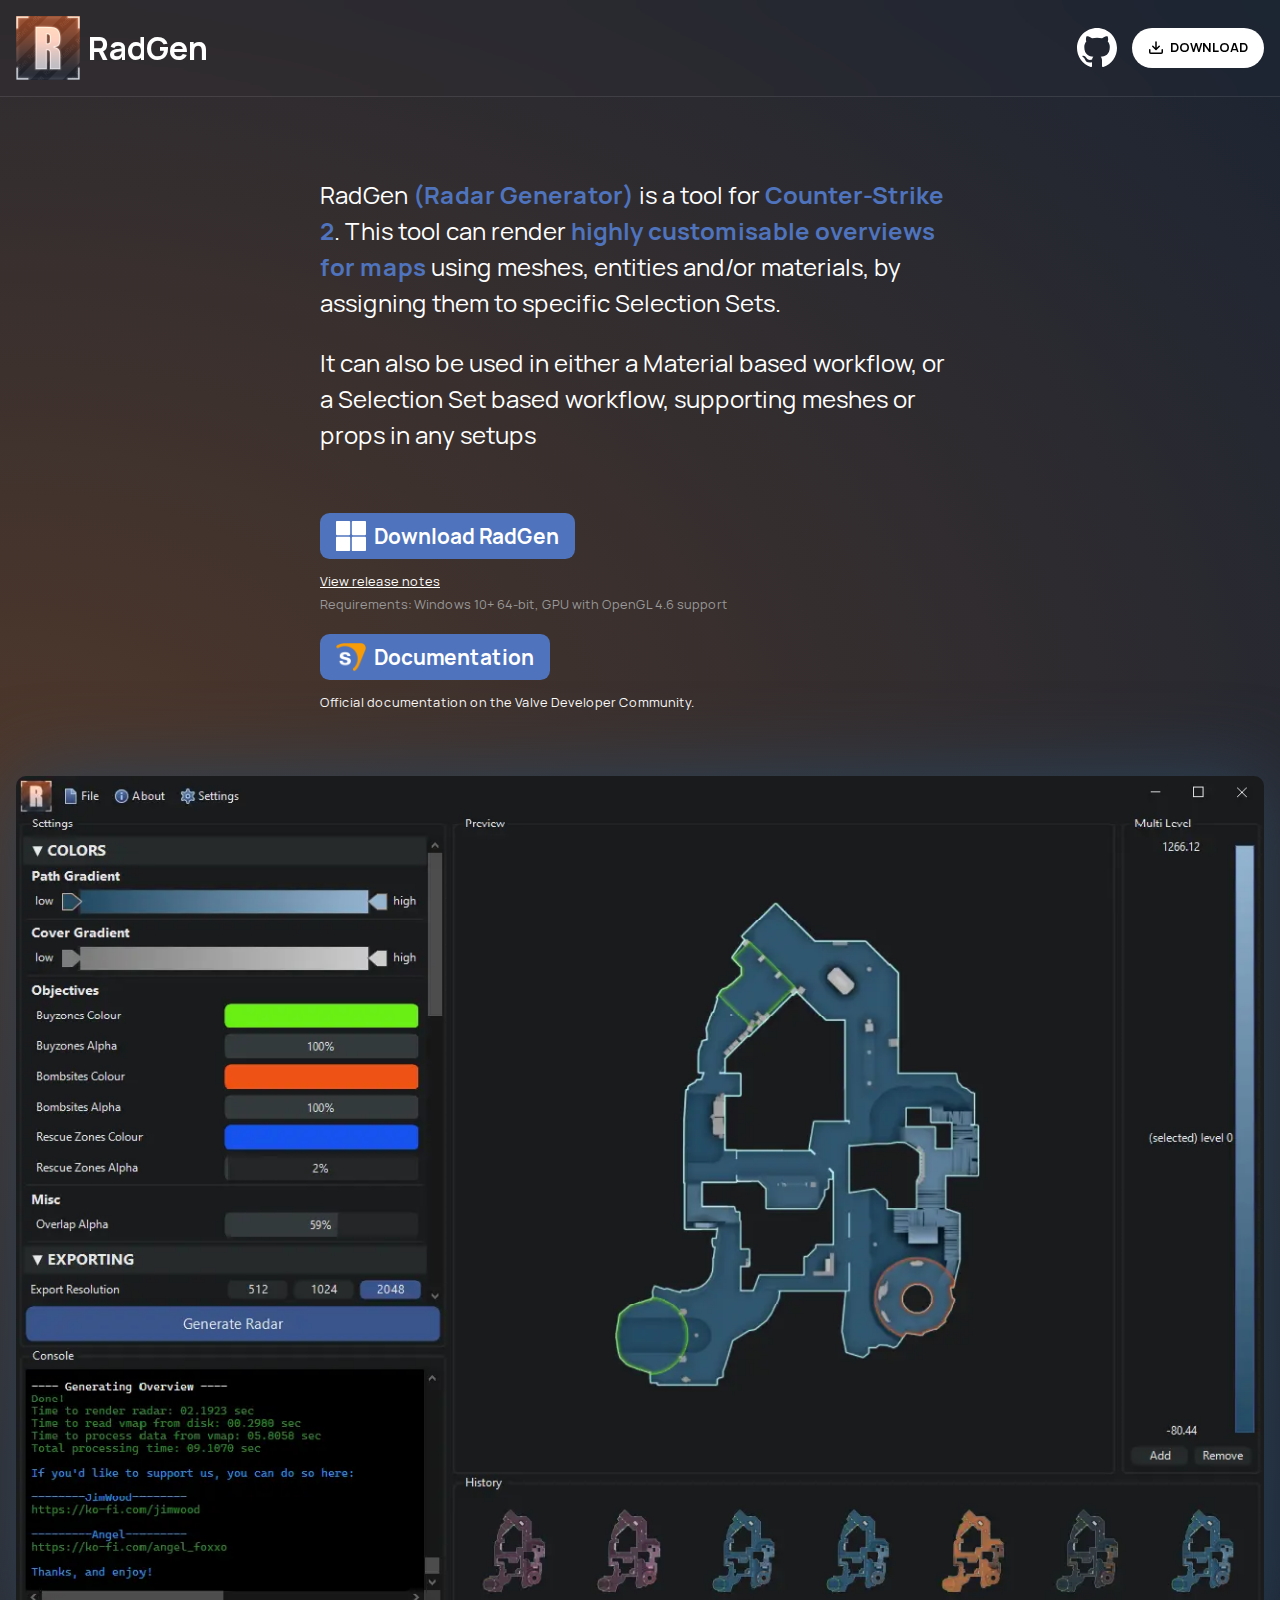
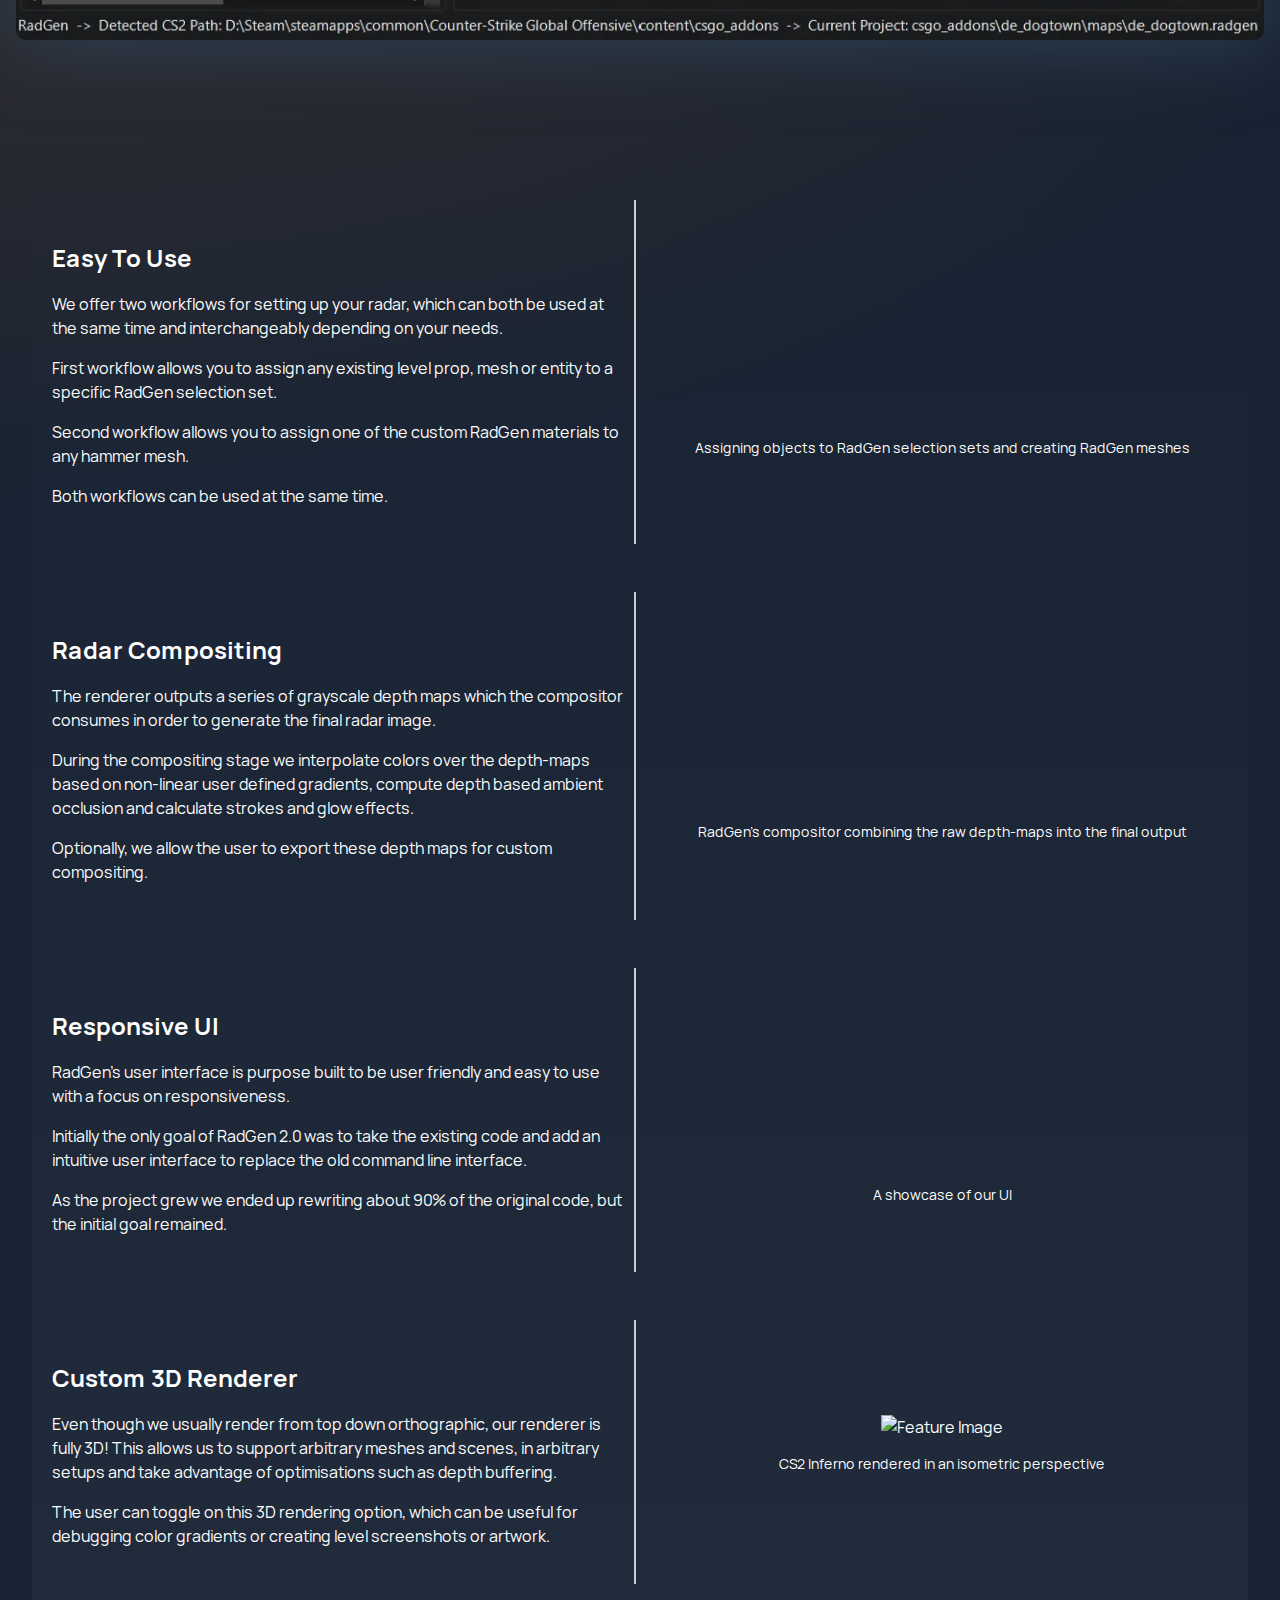
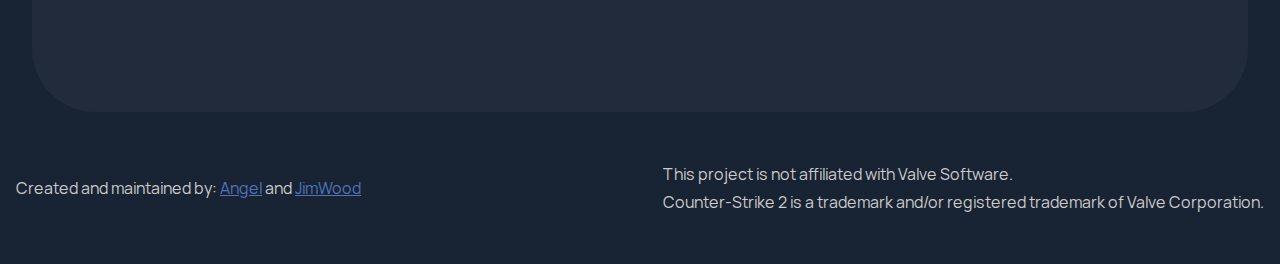
==== commit 99078544: "docs" ====
--- a/index.html
+++ b/index.html
@@ -79,6 +79,18 @@
 							<a href="https://github.com/RadarGenerator/RadGen-Releases/releases" class="download-version">View release notes</a>
 						</div>
 						<div class="download-reqs">Requirements: Windows 10+ 64-bit, GPU with OpenGL 4.6 support</div>
+					</div>
+
+					<div class="documentation">
+						<div>
+							<a href="https://developer.valvesoftware.com/wiki/RadGen" class="btn_docs" id="docs">
+								<img width="30" height="30" src="static/VDC_logo.png" alt="" class="vdc-logo">
+								<span class="documentation-text">Documentation</span>
+							</a>
+						</div>
+						<div class="documentation-notes">
+							<a class="documentation-notes-text">Official documentation on the Valve Developer Community.</a>
+						</div>
 					</div>
 				</div>
 				<div class="hero-right">
--- a/static/style.css
+++ b/static/style.css
@@ -129,8 +129,31 @@
 	padding: .5rem 1rem;
 }
 
+.hero .documentation .btn_docs {
+	position: relative;
+	display: inline-flex;
+	align-items: center;
+	color: #ffffff;
+	text-decoration: none;
+	vertical-align: middle;
+	cursor: pointer;
+	background: var(--color-accent);
+	border-radius: 0.6rem;
+	font-size: 1.3rem;
+	font-weight: bold;
+	line-height: 1;
+	padding: .5rem 1rem;
+}
+
 .hero .download-dev {
 	font-size: 1rem;
+}
+
+
+.documentation-notes-text
+{
+	color: inherit;
+	text-decoration: none;
 }
 
 .hero .download-version,
@@ -147,6 +170,8 @@
 	color: var(--color-accent);
 }
 
+.hero .documentation .btn_docs:hover,
+.hero .documentation .btn_docs:focus,
 .hero .download .btn:hover,
 .hero .download .btn:focus {
 	text-decoration: none;
@@ -154,35 +179,45 @@
 	background: rgb(76, 111, 182);
 }
 
+.hero .documentation .btn:hover span,
+.hero .documentation .btn:focus span
 .hero .download .btn:hover span,
 .hero .download .btn:focus span {
 	text-decoration: underline;
 }
 
+.hero .documentation
+{
+	margin-top: 20px;
+}
+
 .hero .download {
 	margin-top: 60px;
 }
 
+.hero .documentation-text,
 .hero .download-text {
 	margin-left: .5rem;
-	color: white
-}
-
+	color: white;
+}
+
+.hero .documentation-text span,
 .hero .download-text span {
 	white-space: nowrap;
 }
 
+.documentation-notes-text,
 .hero .download-version {
 	font-size: .8rem;
 	margin-top: .4rem;
-	
-}
-
-.hero .download svg {
+}
+
+.hero .documentation img {
 	align-self: center;
 	flex-shrink: 0;
 }
 
+.hero .documentation-reqs,
 .hero .download-reqs {
 	font-size: .8rem;
 	
@@ -606,6 +641,7 @@
 		display: none;
 	}
 
+	.hero .documentation .btn_docs,
 	.hero .download .btn {
 		display: flex;
 	}
@@ -616,8 +652,15 @@
 		text-align: center;
 	}
 
+	.hero .documentation-notes,
 	.hero .download-notes {
 		text-align: center;
+	}
+
+	.hero .documentation-test {
+		font-size: 1rem;
+		margin-top: 1rem;
+		margin-left: 0;
 	}
 
 	.hero .download-version {
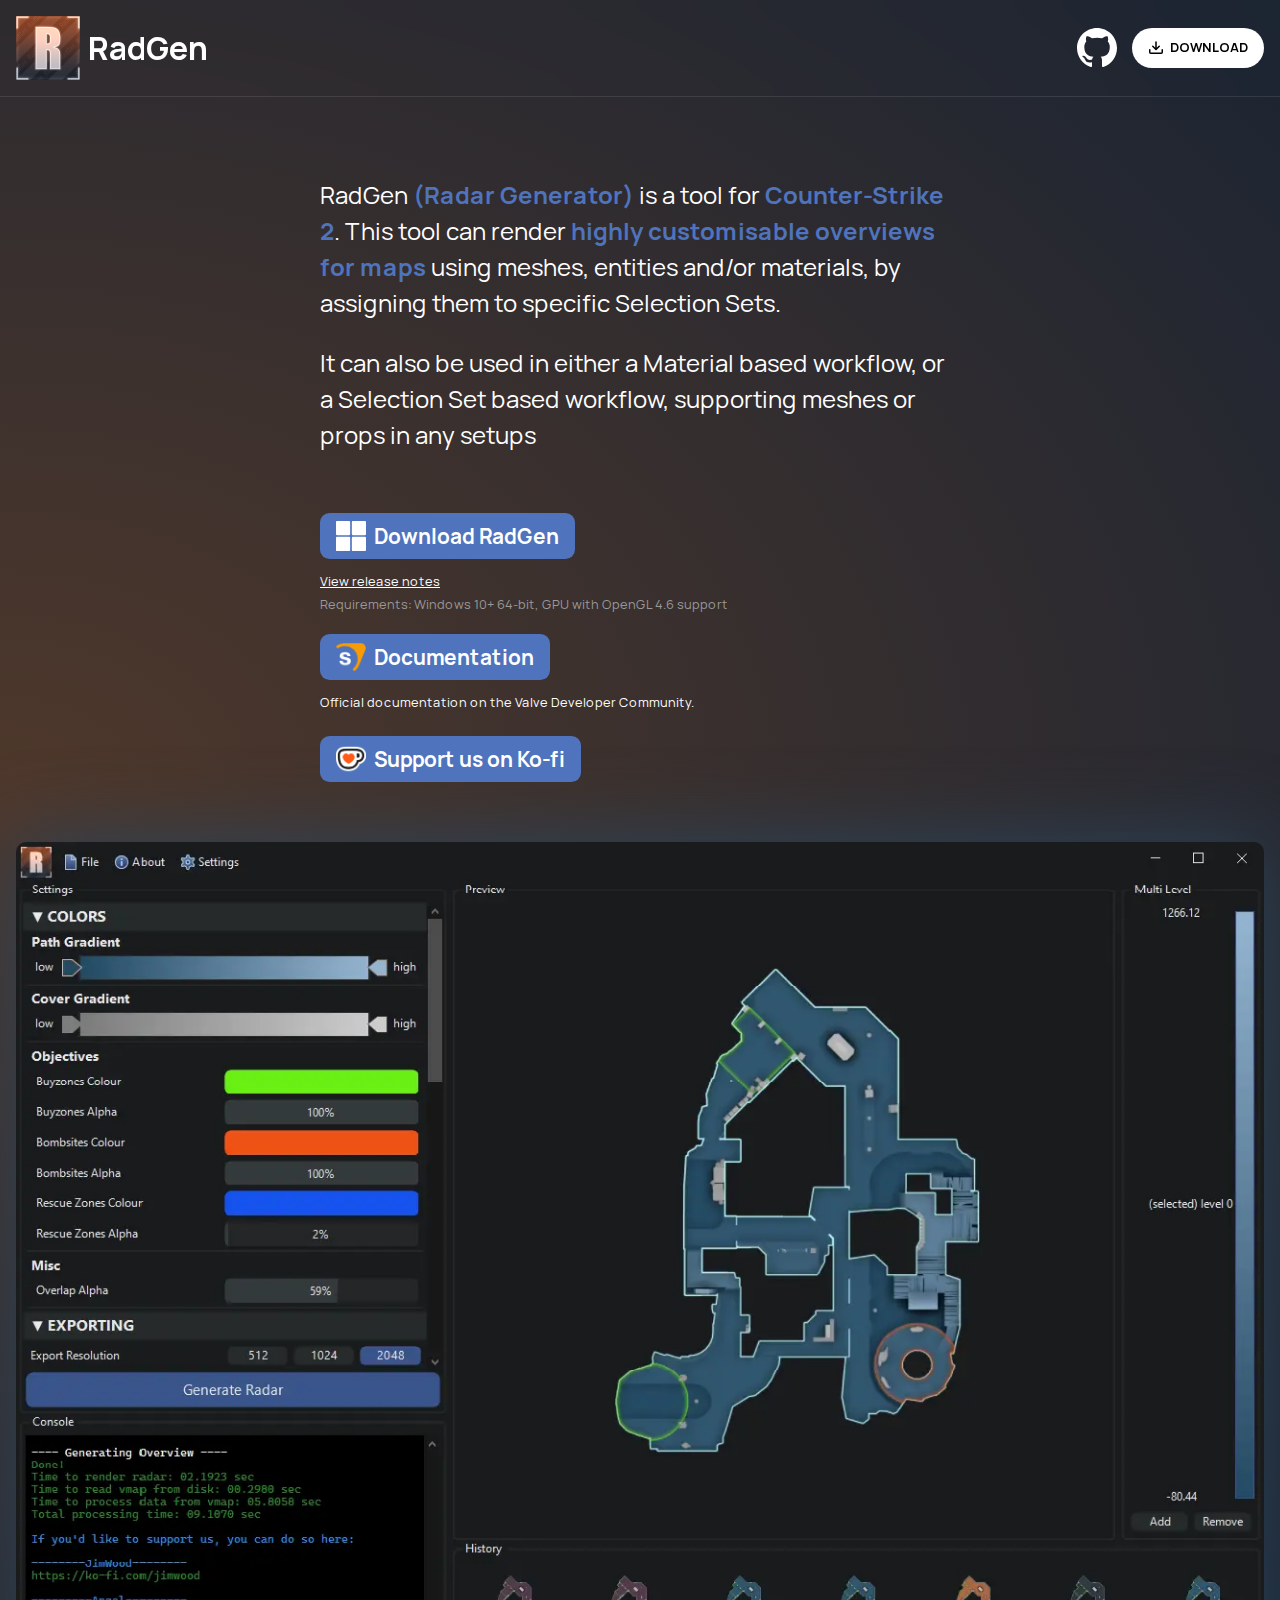
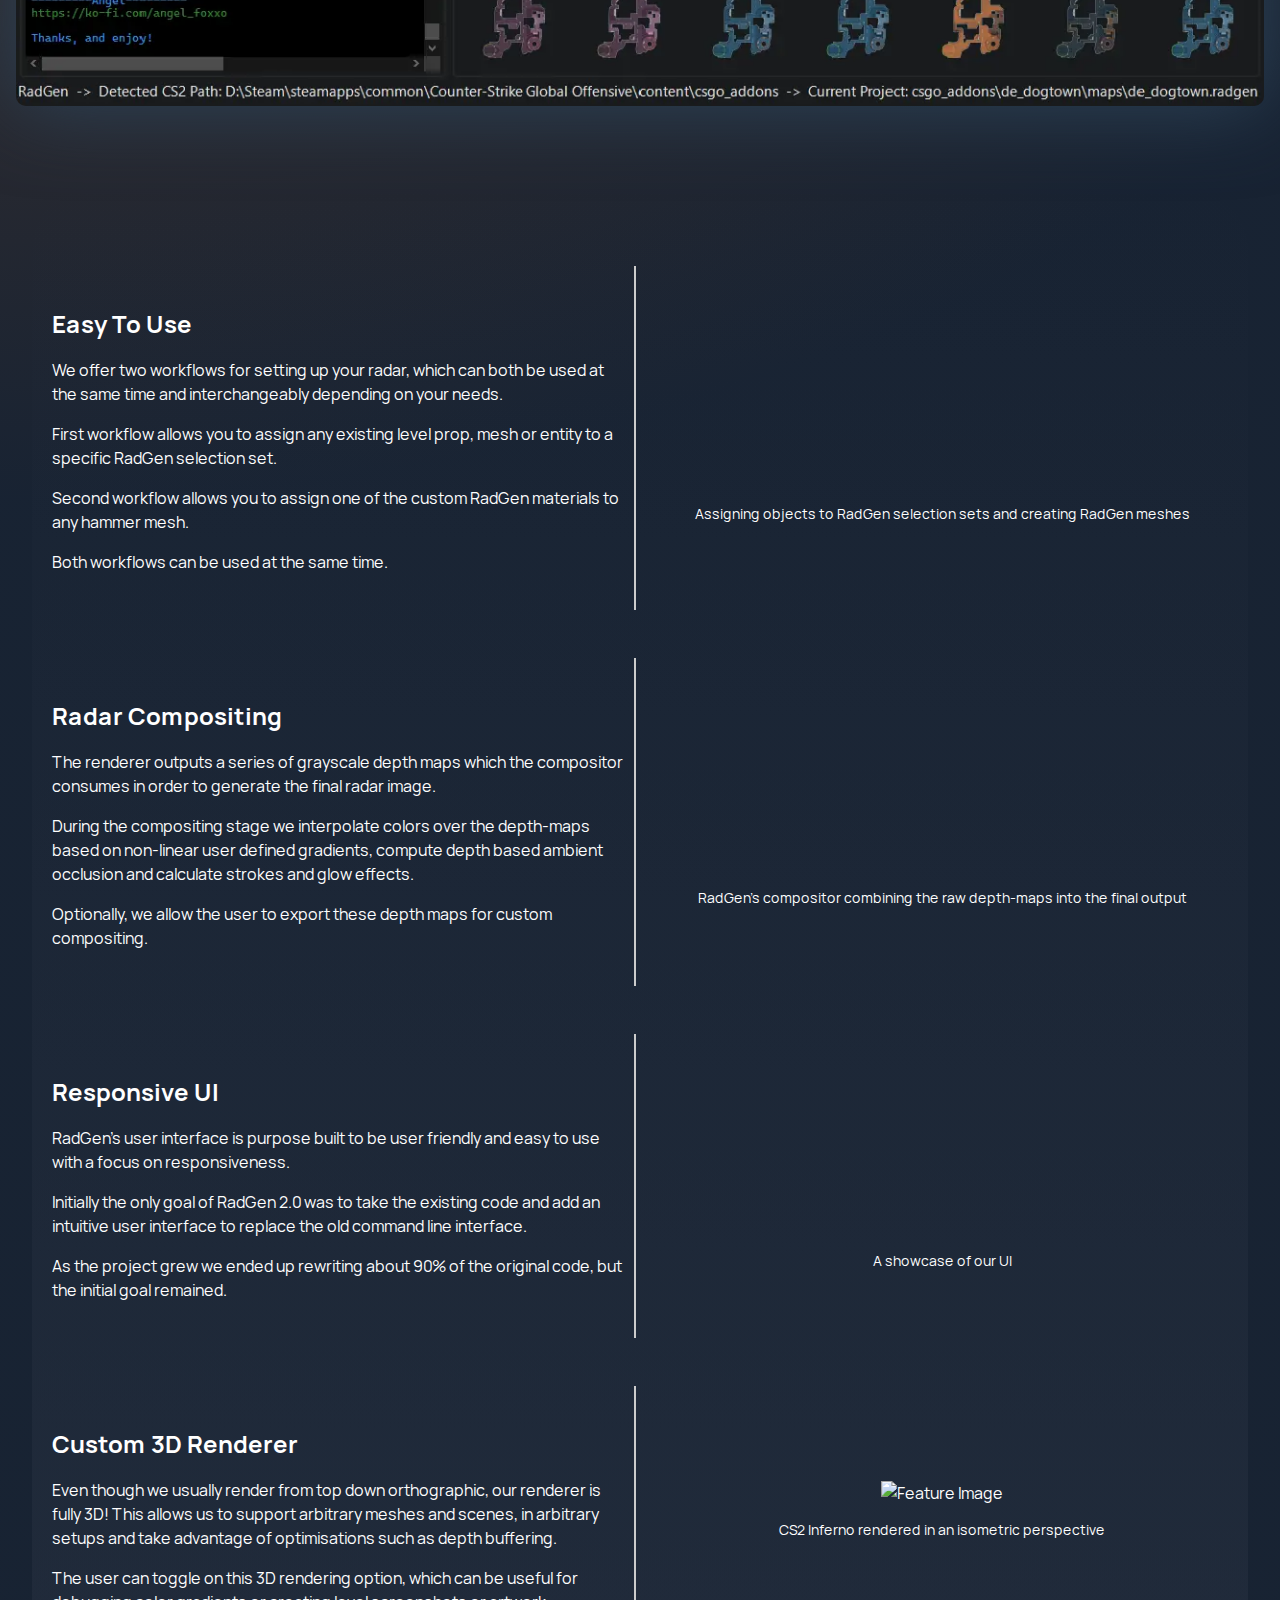
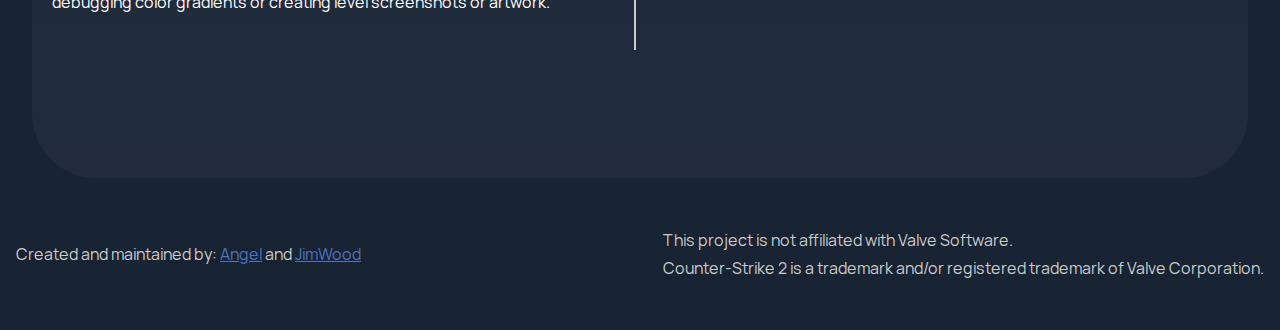
==== commit a519ff1e: "Added kofi link + links open in new tab" ====
--- a/index.html
+++ b/index.html
@@ -47,7 +47,7 @@
 			<div class="container">
 				<h1><img src="static/logo.png" alt="" width="64" height="64" aria-hidden="true">RadGen</h1>
 				<div class="header-buttons">
-					<a href="https://github.com/RadarGenerator/" class="header-github" title="View on GitHub">
+					<a href="https://github.com/RadarGenerator/" class="header-github" title="View on GitHub" target="_blank">
 						<svg xmlns="http://www.w3.org/2000/svg" viewBox="0 0 16 16" width="40" height="40" aria-hidden="true">
 							<path d="M8 0c4.42 0 8 3.58 8 8a8.013 8.013 0 0 1-5.45 7.59c-.4.08-.55-.17-.55-.38 0-.27.01-1.13.01-2.2 0-.75-.25-1.23-.54-1.48 1.78-.2 3.65-.88 3.65-3.95 0-.88-.31-1.59-.82-2.15.08-.2.36-1.02-.08-2.12 0 0-.67-.22-2.2.82-.64-.18-1.32-.27-2-.27-.68 0-1.36.09-2 .27-1.53-1.03-2.2-.82-2.2-.82-.44 1.1-.16 1.92-.08 2.12-.51.56-.82 1.28-.82 2.15 0 3.06 1.86 3.75 3.64 3.95-.23.2-.44.55-.51 1.07-.46.21-1.61.55-2.33-.66-.15-.24-.6-.83-1.23-.82-.67.01-.27.38.01.53.34.19.73.9.82 1.13.16.45.68 1.31 2.69.94 0 .67.01 1.3.01 1.49 0 .21-.15.45-.55.38A7.995 7.995 0 0 1 0 8c0-4.42 3.58-8 8-8Z" fill="currentColor" />
 						</svg>
@@ -76,20 +76,29 @@
 							</a>
 						</div>
 						<div class="download-notes">
-							<a href="https://github.com/RadarGenerator/RadGen-Releases/releases" class="download-version">View release notes</a>
+							<a href="https://github.com/RadarGenerator/RadGen-Releases/releases" class="download-version" target="_blank">View release notes</a>
 						</div>
 						<div class="download-reqs">Requirements: Windows 10+ 64-bit, GPU with OpenGL 4.6 support</div>
 					</div>
 
 					<div class="documentation">
 						<div>
-							<a href="https://developer.valvesoftware.com/wiki/RadGen" class="btn_docs" id="docs">
+							<a href="https://developer.valvesoftware.com/wiki/RadGen" class="btn_docs" id="docs" target="_blank">
 								<img width="30" height="30" src="static/VDC_logo.png" alt="" class="vdc-logo">
 								<span class="documentation-text">Documentation</span>
 							</a>
 						</div>
 						<div class="documentation-notes">
 							<a class="documentation-notes-text">Official documentation on the Valve Developer Community.</a>
+						</div>
+					</div>
+
+					<div class="donation">
+						<div>
+							<a href="https://ko-fi.com/radgen" class="btn_docs" id="kofi" target="_blank">
+								<img width="30" height="30" src="static/kofi_icon.png" alt="" class="vdc-logo">
+								<span class="documentation-text">Support us on Ko-fi</span>
+							</a>
 						</div>
 					</div>
 				</div>
@@ -174,8 +183,8 @@
 			<div class="container">
 				<div class="footer-left">
 					Created and maintained by:
-					<a href = https://steamcommunity.com/id/AnnGell88/ >Angel</a> and 
-					<a href = https://x.com/JimWoodUK >JimWood</a>
+					<a href = https://steamcommunity.com/id/AnnGell88/ target="_blank">Angel</a> and 
+					<a href = https://x.com/JimWoodUK target="_blank">JimWood</a>
 					<div class="line"></div>
 				</div>
 				<div class="footer-right">
--- a/static/style.css
+++ b/static/style.css
@@ -145,6 +145,22 @@
 	padding: .5rem 1rem;
 }
 
+.hero .donation .btn_docs {
+	position: relative;
+	display: inline-flex;
+	align-items: center;
+	color: #ffffff;
+	text-decoration: none;
+	vertical-align: middle;
+	cursor: pointer;
+	background: var(--color-accent);
+	border-radius: 0.6rem;
+	font-size: 1.3rem;
+	font-weight: bold;
+	line-height: 1;
+	padding: .5rem 1rem;
+}
+
 .hero .download-dev {
 	font-size: 1rem;
 }
@@ -170,6 +186,8 @@
 	color: var(--color-accent);
 }
 
+.hero .donation .btn_docs:hover,
+.hero .donation .btn_docs:focus,
 .hero .documentation .btn_docs:hover,
 .hero .documentation .btn_docs:focus,
 .hero .download .btn:hover,
@@ -179,6 +197,8 @@
 	background: rgb(76, 111, 182);
 }
 
+.hero .donation .btn:hover span,
+.hero .donation .btn:focus span
 .hero .documentation .btn:hover span,
 .hero .documentation .btn:focus span
 .hero .download .btn:hover span,
@@ -186,6 +206,11 @@
 	text-decoration: underline;
 }
 
+.hero .donation
+{
+	margin-top: 20px;
+}
+
 .hero .documentation
 {
 	margin-top: 20px;
@@ -195,12 +220,14 @@
 	margin-top: 60px;
 }
 
+.hero .donation-text,
 .hero .documentation-text,
 .hero .download-text {
 	margin-left: .5rem;
 	color: white;
 }
 
+.hero .donation-text span,
 .hero .documentation-text span,
 .hero .download-text span {
 	white-space: nowrap;
@@ -212,11 +239,17 @@
 	margin-top: .4rem;
 }
 
+.hero .donation img {
+	align-self: center;
+	flex-shrink: 0;
+}
+
 .hero .documentation img {
 	align-self: center;
 	flex-shrink: 0;
 }
 
+.hero .donation-reqs,
 .hero .documentation-reqs,
 .hero .download-reqs {
 	font-size: .8rem;
@@ -641,6 +674,7 @@
 		display: none;
 	}
 
+	.hero .donation .btn_docs,
 	.hero .documentation .btn_docs,
 	.hero .download .btn {
 		display: flex;
@@ -652,6 +686,7 @@
 		text-align: center;
 	}
 
+	.hero .donation-notes,
 	.hero .documentation-notes,
 	.hero .download-notes {
 		text-align: center;
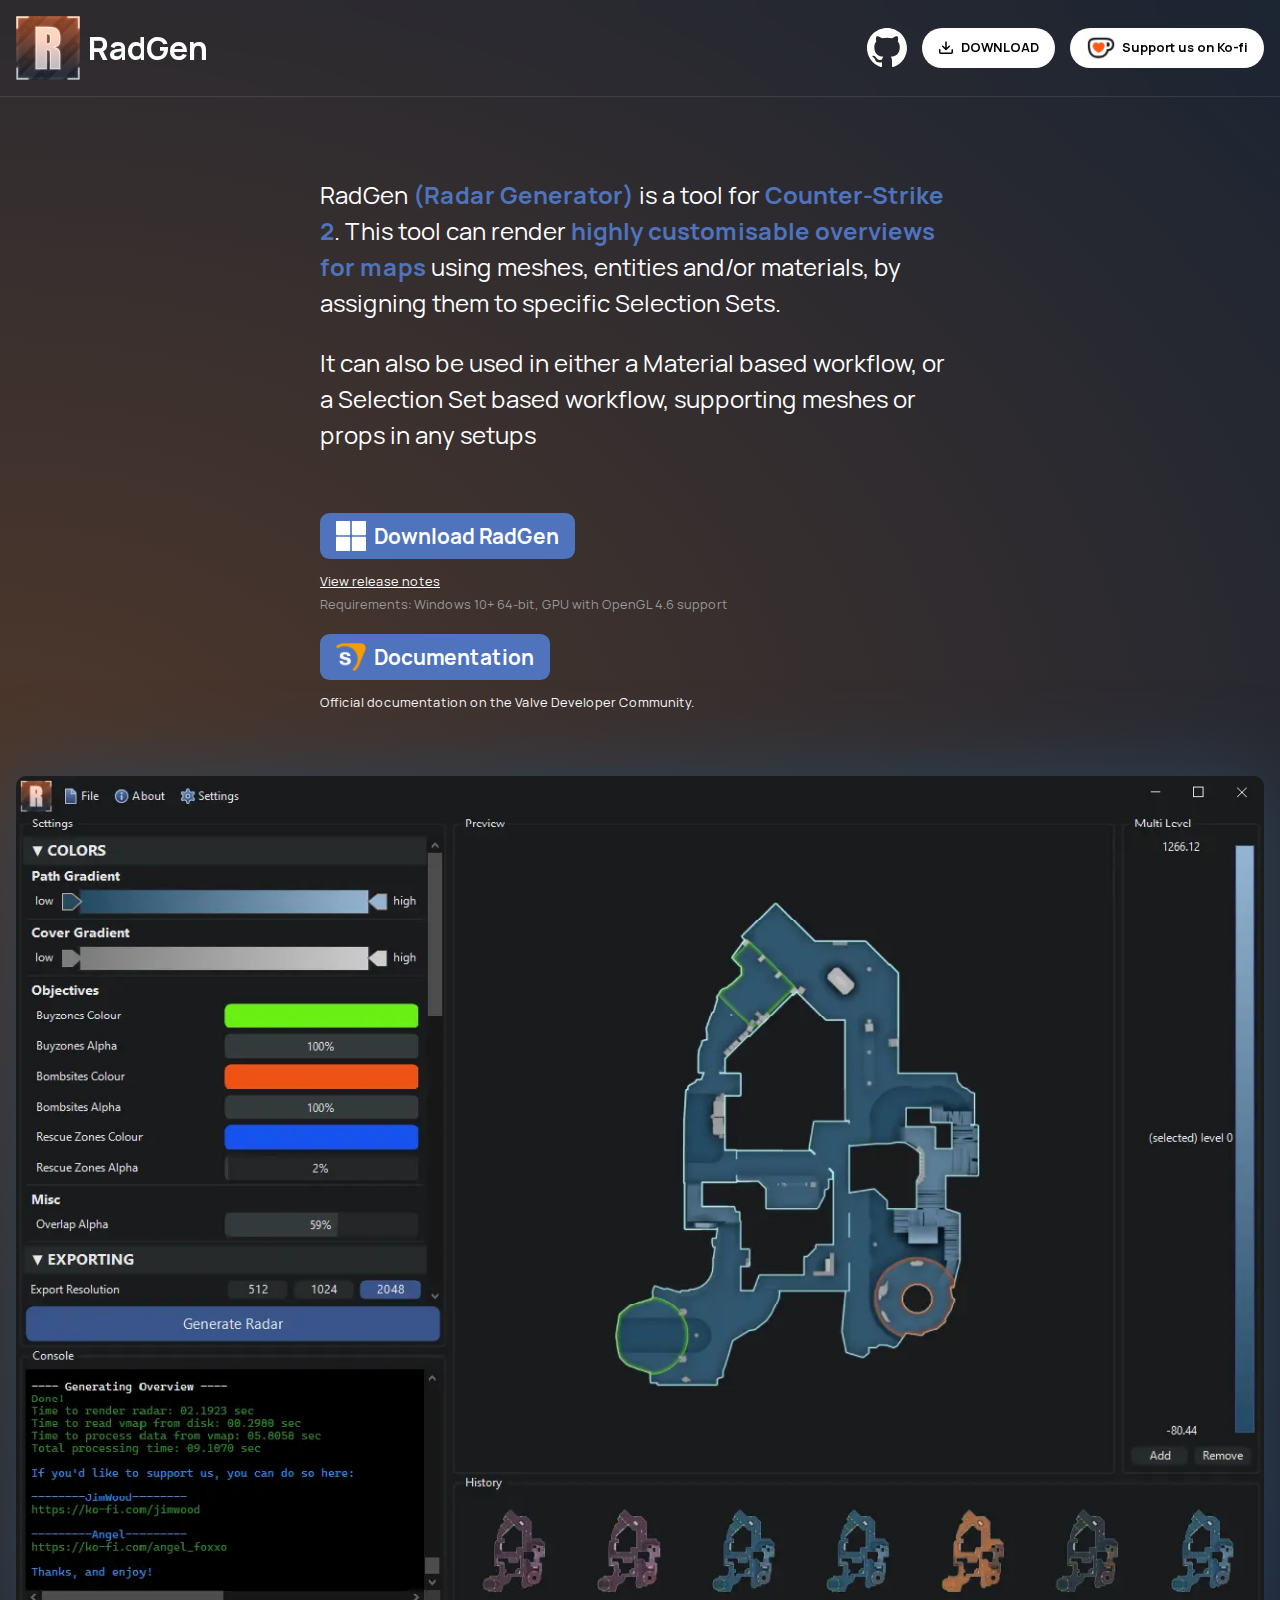
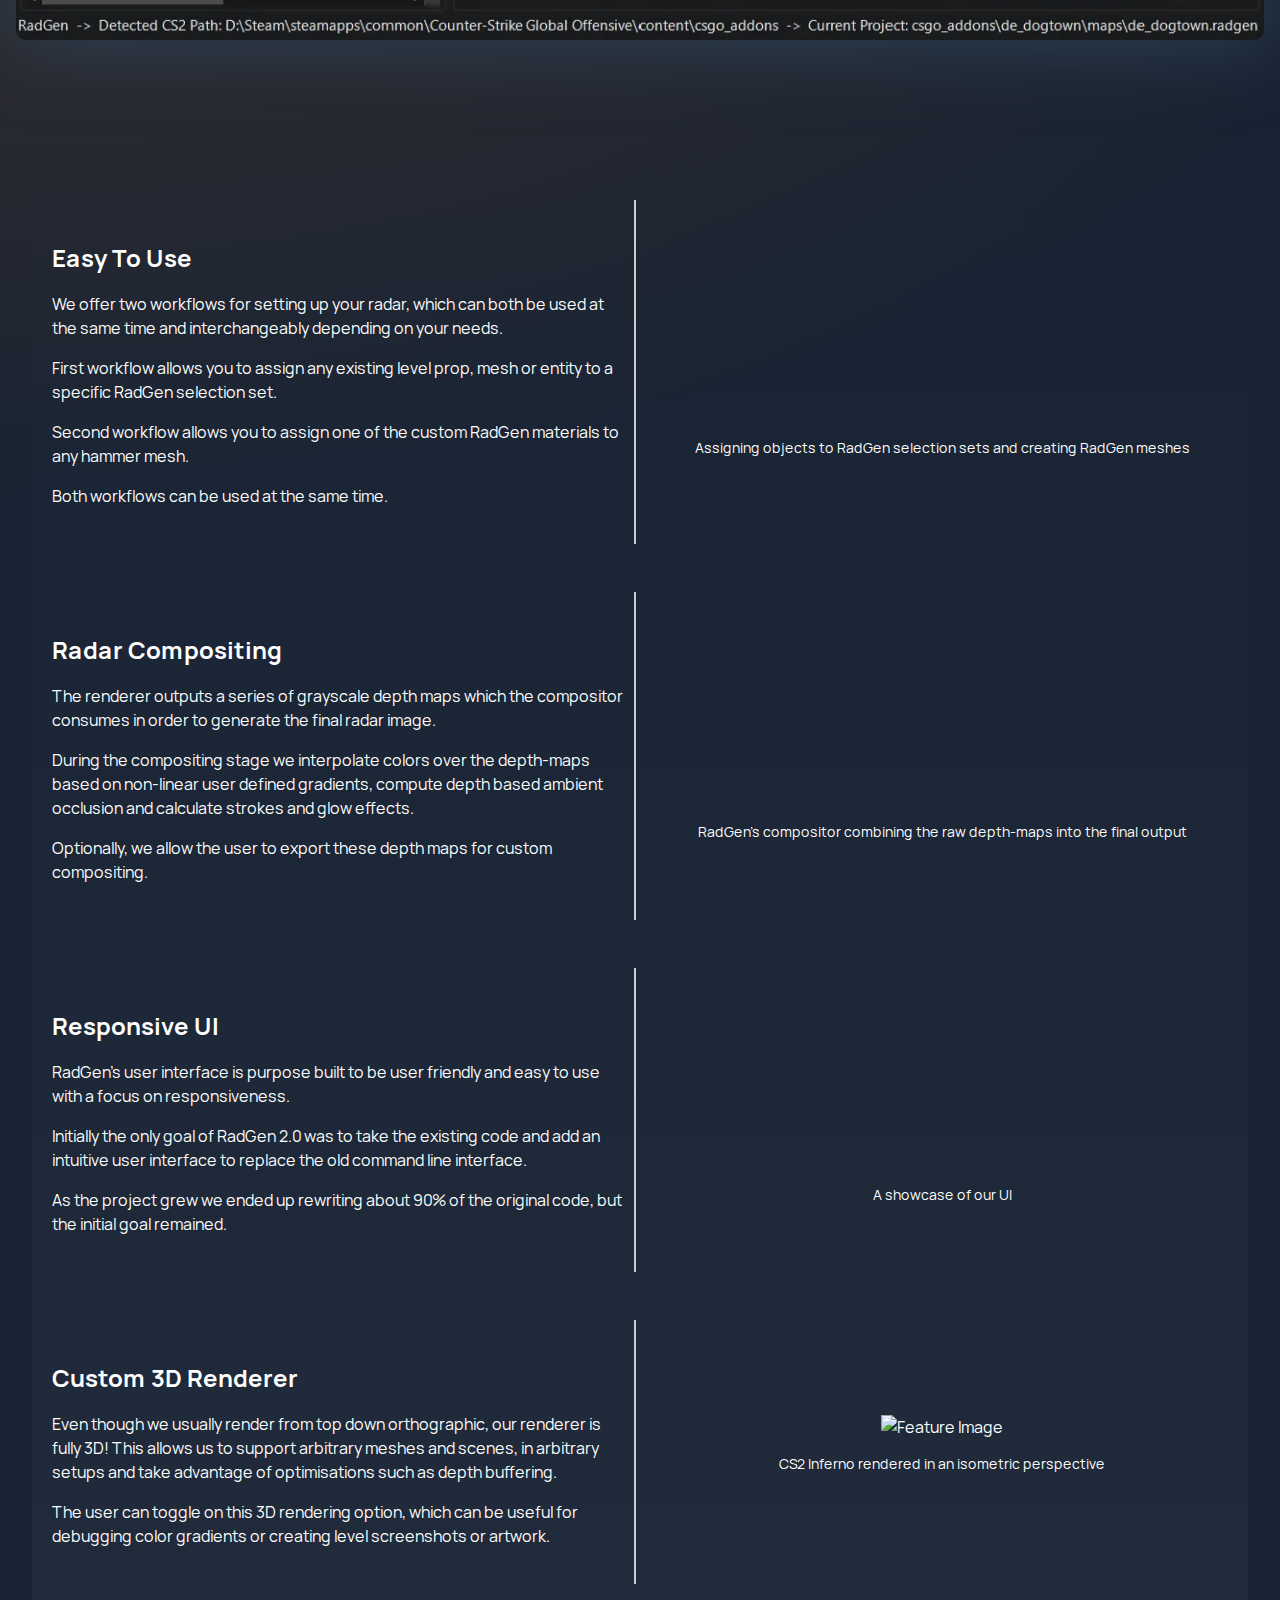
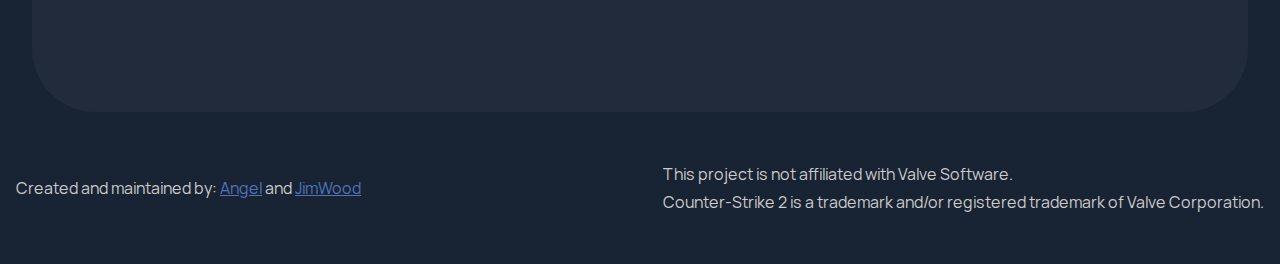
==== commit 01afaf2f: "Added kofi button in header + Commented out old kofi button" ====
--- a/index.html
+++ b/index.html
@@ -58,6 +58,10 @@
 						</svg>
 						DOWNLOAD
 					</a>
+					<a href="https://ko-fi.com/radgen" class="header-donation" title="Ko-fi" target="_blank">
+                        <img width="30" height="30" src="static/kofi_logo.png" alt="" class="header-kofi-logo">
+                        <span class="documentation-text">Support us on Ko-fi</span>
+					</a>
 				</div>
 			</div>
 		</header>
@@ -93,14 +97,14 @@
 						</div>
 					</div>
 
-					<div class="donation">
+					<!--<div class="donation">
 						<div>
 							<a href="https://ko-fi.com/radgen" class="btn_docs" id="kofi" target="_blank">
-								<img width="30" height="30" src="static/kofi_icon.png" alt="" class="vdc-logo">
+								<img width="30" height="30" src="static/kofi_logo.png" alt="" class="kofi-logo">
 								<span class="documentation-text">Support us on Ko-fi</span>
 							</a>
 						</div>
-					</div>
+					</div>-->
 				</div>
 				<div class="hero-right">
 					<img src="static/screen_hero.webp" alt="" class="hero-screenshot">
--- a/static/style.css
+++ b/static/style.css
@@ -54,7 +54,8 @@
 	justify-content: space-between;
 }
 
-.header-download {
+.header-download,
+.header-donation {
 	color: #000;
 	font-weight: bold;
 	background: #fff;
@@ -68,12 +69,18 @@
 }
 
 .header-download:hover,
-.header-download:focus {
+.header-download:focus,
+.header-donation:hover,
+.header-donation:focus {
 	background: var(--color-accent);
 	text-decoration: underline;
 }
 
 .header-download svg {
+	margin-right: .4rem;
+}
+
+.header-donation img {
 	margin-right: .4rem;
 }
 
@@ -145,7 +152,7 @@
 	padding: .5rem 1rem;
 }
 
-.hero .donation .btn_docs {
+/*.hero .donation .btn_docs {
 	position: relative;
 	display: inline-flex;
 	align-items: center;
@@ -159,7 +166,7 @@
 	font-weight: bold;
 	line-height: 1;
 	padding: .5rem 1rem;
-}
+}*/
 
 .hero .download-dev {
 	font-size: 1rem;
@@ -186,8 +193,8 @@
 	color: var(--color-accent);
 }
 
-.hero .donation .btn_docs:hover,
-.hero .donation .btn_docs:focus,
+/*.hero .donation .btn_docs:hover,
+.hero .donation .btn_docs:focus,*/
 .hero .documentation .btn_docs:hover,
 .hero .documentation .btn_docs:focus,
 .hero .download .btn:hover,
@@ -197,8 +204,8 @@
 	background: rgb(76, 111, 182);
 }
 
-.hero .donation .btn:hover span,
-.hero .donation .btn:focus span
+/*.hero .donation .btn:hover span,
+.hero .donation .btn:focus span*/
 .hero .documentation .btn:hover span,
 .hero .documentation .btn:focus span
 .hero .download .btn:hover span,
@@ -206,10 +213,10 @@
 	text-decoration: underline;
 }
 
-.hero .donation
+/*.hero .donation
 {
 	margin-top: 20px;
-}
+}*/
 
 .hero .documentation
 {
@@ -220,14 +227,14 @@
 	margin-top: 60px;
 }
 
-.hero .donation-text,
+/*.hero .donation-text,*/
 .hero .documentation-text,
 .hero .download-text {
 	margin-left: .5rem;
 	color: white;
 }
 
-.hero .donation-text span,
+/*.hero .donation-text span,*/
 .hero .documentation-text span,
 .hero .download-text span {
 	white-space: nowrap;
@@ -239,17 +246,17 @@
 	margin-top: .4rem;
 }
 
-.hero .donation img {
+/*.hero .donation img {
 	align-self: center;
 	flex-shrink: 0;
-}
+}*/
 
 .hero .documentation img {
 	align-self: center;
 	flex-shrink: 0;
 }
 
-.hero .donation-reqs,
+/*.hero .donation-reqs,*/
 .hero .documentation-reqs,
 .hero .download-reqs {
 	font-size: .8rem;
@@ -674,7 +681,7 @@
 		display: none;
 	}
 
-	.hero .donation .btn_docs,
+	/*.hero .donation .btn_docs,*/
 	.hero .documentation .btn_docs,
 	.hero .download .btn {
 		display: flex;
@@ -686,7 +693,7 @@
 		text-align: center;
 	}
 
-	.hero .donation-notes,
+	/*.hero .donation-notes,*/
 	.hero .documentation-notes,
 	.hero .download-notes {
 		text-align: center;
